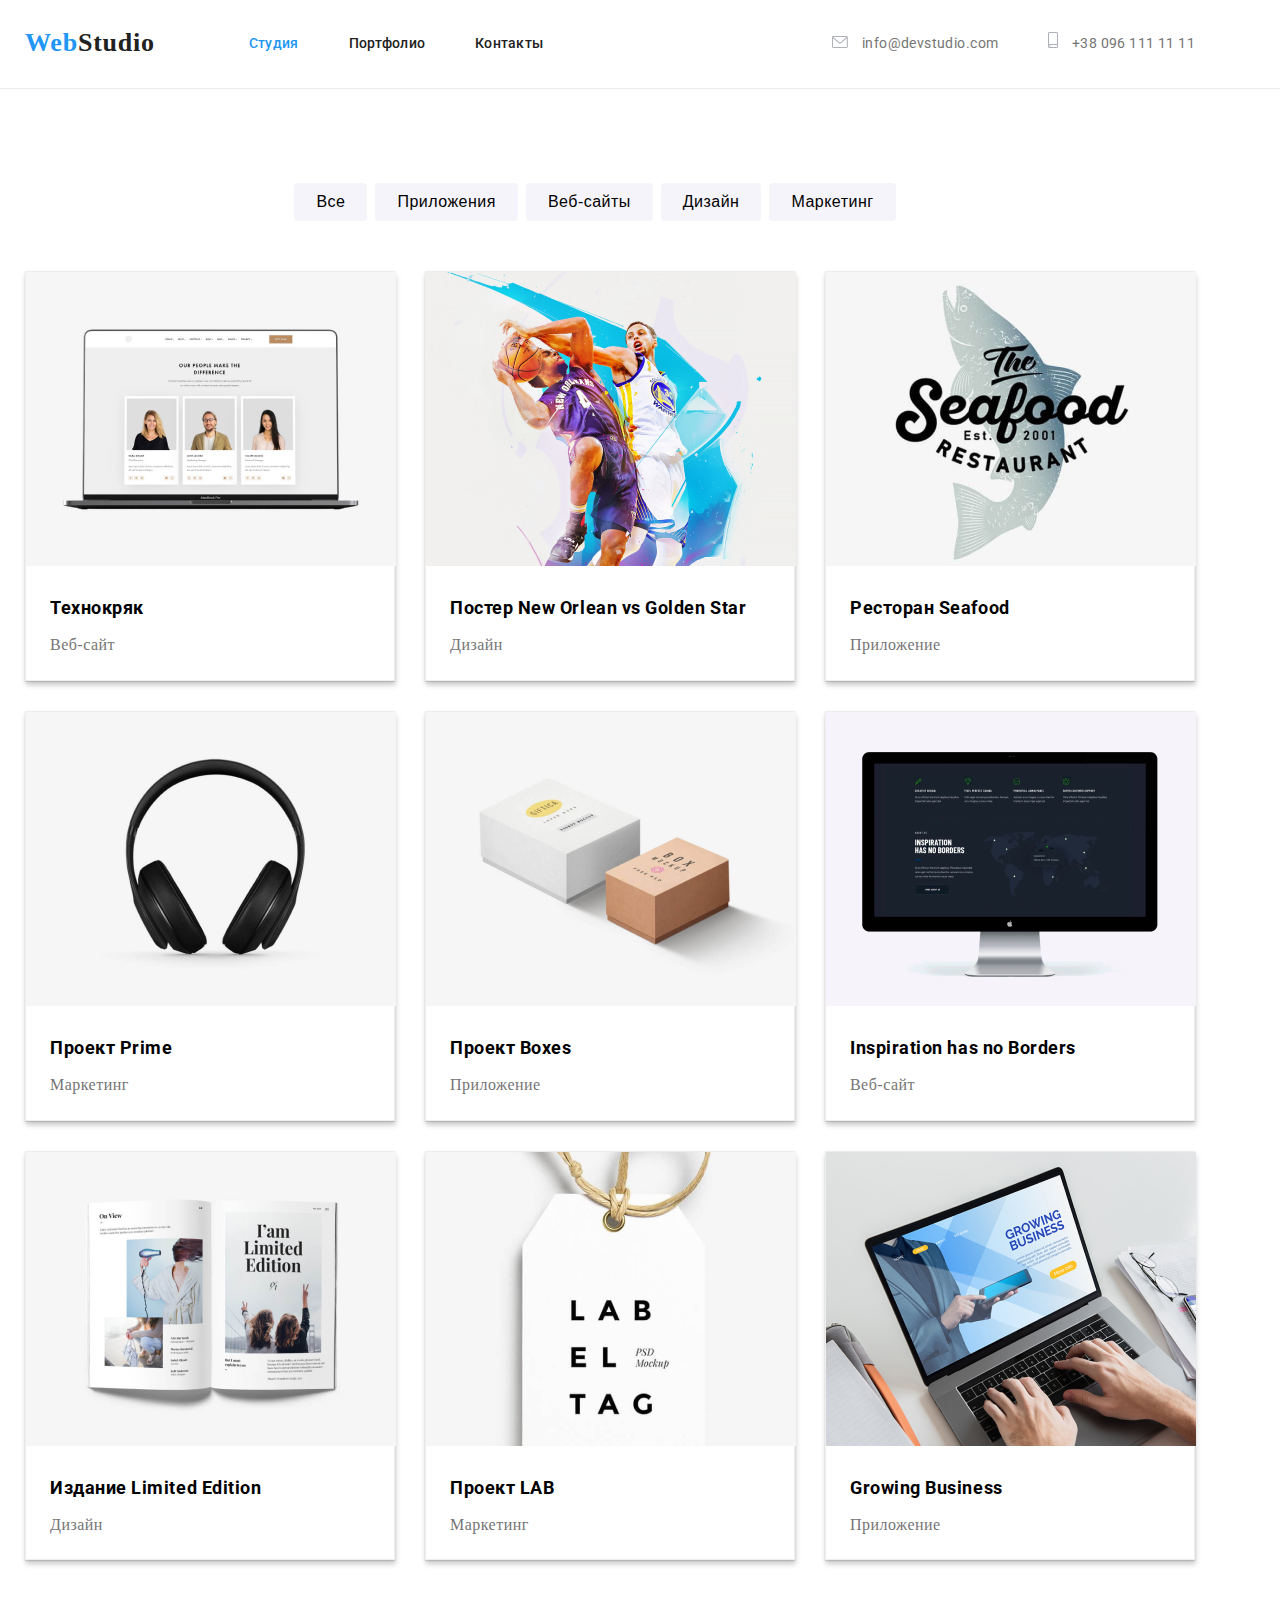
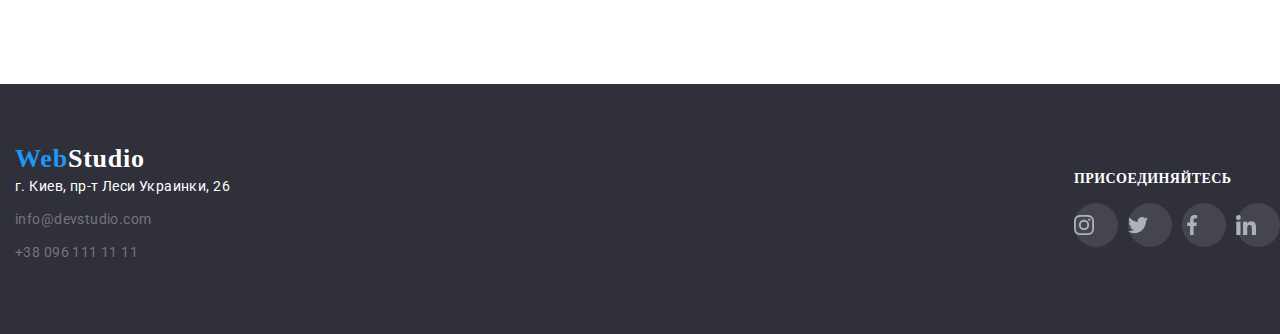
==== portfolio.html @ 76c945d2 "added color for icons in footer" ====
<!DOCTYPE html>
<html lang="ru">
<head>
    <meta charset="UTF-8">
    <meta http-equiv="X-UA-Compatible" content="IE=edge">
    <meta name="viewport" content="width=device-width, initial-scale=1.0">
    <title>Portfolio</title>
    <link rel="preconnect" href="https://fonts.gstatic.com">
    <link href="https://fonts.googleapis.com/css2?family=Raleway:wght@700&display=swap" rel="stylesheet">
    <link rel="preconnect" href="https://fonts.gstatic.com">
    <link href="https://fonts.googleapis.com/css2?family=Roboto:wght@400;500;700;900&display=swap" rel="stylesheet">
    <link rel="stylesheet" href="https://cdnjs.cloudflare.com/ajax/libs/modern-normalize/1.0.0/modern-normalize.min.css" integrity="sha512-ISS7cAi1PEhQ8jnbJpJZMd29NlhNj4AWYyLOSp2CE/CsHxTCu+r+t0D2yoJudVrd0/8fTVPUVDzY5Tvli75u/g==" crossorigin="anonymous" />
    <link rel="stylesheet" href="css/style.css">
</head>

<body>
    <header class="header">
        <div class="conteiner main-nav">          
            <nav class="main-nav">
                <a href="./index.html" class="logo-page">Web<span class="logo-heder">Studio</span></a>
                <ul class="site-nav"> 
                    <li class="site-nav-item"><a href="./index.html" class="header-nav s-link">Студия</a></li>
                    <li class="site-nav-item"><a href="portfolio.html" class="header-nav">Портфолио</a></li>
                    <li class="site-nav-item"><a href="" class="header-nav">Контакты</a></li>
                </ul>
            </nav>
            <ul  class="contact">
              <li class="site-nav-item"><a href="mailto:info@devstudio.com" class="mail-tell"><svg class="icon-mail-tell" width="16" height="12"><use href="./sprite.svg#icon-letter"></use></svg> info@devstudio.com</a></li>
              <li class="site-nav-item"><a href="tell:+380961111111" class="mail-tell"><svg class="icon-mail-tell" width="10" height="16"><use href="./sprite.svg#icon-smartphone"></use></svg> +38 096 111 11 11</a></li>
       </ul>
        </div>
    </header>
    <!-- Портфолио -->
<main>
    <section class="our-works">
        <div class="conteiner">
            <ul class="gallery">
                <li class="button-gallery"><button class="button-gallery-item" type="button">Все</button></li>
                <li class="button-gallery"><button class="button-gallery-item" type="button">Приложения</button></li>
                <li class="button-gallery"><button class="button-gallery-item" type="button">Веб-сайты</button></li>
                <li class="button-gallery"><button class="button-gallery-item" type="button">Дизайн</button></li>
                <li class="button-gallery"><button class="button-gallery-item" type="button">Маркетинг</button></li>
            </ul>
                <h1 class="hidden">Портфолио</h1>
                <ul class="team-item">
                    <li class="team-item-list"><img src="./images-02/img.png" alt="ноутбук" width="370"/>
                        <div class="portfolio-list">
                            <h2 class="portfolio-items">Технокряк</h2>
                            <p class="portfolio-p">Веб-сайт</p></div></li>
                        

                    <li class="team-item-list"><img src="./images-02/img_(1).png" alt="баскетболисты" width="370"/>
                        <div class="portfolio-list">
                            <h2 class="portfolio-items">Постер New Orlean vs Golden Star</h2>
                            <p class="portfolio-p">Дизайн</p></div></li>
                        

                    <li class="team-item-list"><img src="./images-02/img_(2).png" alt="лейбл" width="370"/>
                        <div class="portfolio-list">
                            <h2 class="portfolio-items">Ресторан Seafood</h2>
                            <p class="portfolio-p">Приложение</p></div></li>
                        

                    <li class="team-item-list"><img src="./images-02/img_(3).png" alt="наушники" width="370"/>
                        <div class="portfolio-list">
                            <h2 class="portfolio-items">Проект Prime</h2>
                            <p class="portfolio-p">Маркетинг</p></div></li>
                        

                    <li class="team-item-list"><img src="./images-02/img_(4).png" alt="коробки" width="370"/>
                        <div class="portfolio-list">
                            <h2 class="portfolio-items">Проект Boxes</h2>
                            <p class="portfolio-p">Приложение</p></div></li>
                        

                    <li class="team-item-list"><img src="./images-02/img_(5).png" alt="монитор" width="370"/>
                       <div class="portfolio-list">
                            <h2 class="portfolio-items">Inspiration has no Borders</h2>
                            <p class="portfolio-p">Веб-сайт</p></div></li>
                        

                    <li class="team-item-list"><img src="./images-02/img_(6).png" alt="журнал" width="370"/>
                       <div class="portfolio-list">
                            <h2 class="portfolio-items">Издание Limited Edition</h2>
                            <p class="portfolio-p">Дизайн</p></div></li>
                        

                    <li class="team-item-list"><img src="./images-02/img_(7).png" alt="бирка" width="370"/>
                       <div class="portfolio-list">
                            <h2 class="portfolio-items">Проект LAB</h2>
                            <p class="portfolio-p">Маркетинг</p></div></li>
                        

                    <li class="team-item-list"><img src="./images-02/img_(8).png" alt="ноутбук" width="370"/>
                       <div class="portfolio-list">
                            <h2 class="portfolio-items">Growing Business</h2>
                            <p class="portfolio-p">Приложение</p></div></li>
                        
                </ul>
        </div>
    </section>
</main>
<!-- Подвал -->
    <footer class="footer">
      <div class="conteiner">
       <a href="index.html" class="logo-page">Web<span class="logo">Studio</span></a>
        <address class="footer-bottom">
          <ul>
            <li class="adress-bottom"><a href="https://goo.gl/maps/1J1BHxxjEEeEj4qXA" target="_blank" rel="noreferrer noopener" class="adress">г. Киев, пр-т Леси Украинки, 26</a></li>
            <li class="adress-bottom"><a href="mailto:info@devstudio.com" class="mail-tell">info@devstudio.com</a></li>
            <li class="adress-bottom"><a href="tell:+380961111111" class="mail-tell">+38 096 111 11 11</a></li>
         </ul>
       </address>
      </div>
      <div>
        <p class="footer-social">ПРИСОЕДИНЯЙТЕСЬ</p>
          <ul class="social-icons">
            <li class="social-icons-item"><a href="" aria-label="Ссылка на instagram" class="social-icons-link" target="_blank" rel="noopener noreferrer"><svg class="icon"><use href="./sprite.svg#icon-instagram"></use></svg></a></li>
            <li class="social-icons-item"><a href="" aria-label="Ссылка на twitter" class="social-icons-link" target="_blank" rel="noopener noreferrer"><svg class="icon"><use href="./sprite.svg#icon-twitter"></use></svg></a></li>
            <li class="social-icons-item"><a href="" aria-label="Ссылка на facebook" class="social-icons-link" target="_blank" rel="noopener noreferrer"><svg class="icon"><use href="./sprite.svg#icon-facebook"></use></svg></a></li>
            <li class="social-icons-item"><a href="" aria-label="Ссылка на linkedin" class="social-icons-link" target="_blank" rel="noopener noreferrer"><svg class="icon"><use href="./sprite.svg#icon-linkedin"></use></svg></a></li>
          </ul>
      </div>
    </footer>
</body>
</html>
---- css/style.css ----
html {box-sizing: border-box;}
*,
*::before,
*::after {box-sizing: inherit;}

:root {
    --white-color: white;
    --accent-color: #2196F3;
    --grey-light-color: #757575;
    --bg-color: #2F303A;
    --black-color: #212121;
    --button-color: #F5F4FA;
    --border-color: #AFB1B8;
}

body {
    background-color: var(--white-color);
    margin: 0;    
}
a {
    text-decoration: none;
}
.logo-page {
    font-size: 26px;
    line-height: 1.19;
    letter-spacing: 0.03em;
    color: var(--accent-color);
    margin-right: 94px;
    font-weight: bold;
    display: block;
}

.logo {
        margin-bottom: 20px;
}

.hidden {
    display: none;
}
.footer {
    background-color: var(--bg-color);
    padding-top: 60px;
    padding-bottom: 60px;
    display: flex;
    align-items: center;
    justify-content: center;
}

button:hover {
    background-color: var(--accent-color);
     cursor: pointer;
     color: var(--button-color);
}
.hero {
    background: var(--bg-color);
    height: 600px;
}
.overlay {
    max-width: 1600px;
    height: 600px;
    background-image: 
        linear-gradient(to right, rgba(47, 48, 58, 0.4), rgba(47, 48, 58, 0.4)),
        url(../images-01/bg-i.jpg);
    margin-left: auto;
    margin-right: auto;
}

.logo {
     color: var(--white-color);
}
.logo-heder {
    color: var(--black-color);
}
li {
    list-style-type: none;
    /* Убираем маркеры */
}
.portfolio-items {
    font-family: "Roboto", sans-serif;
    margin: 0 0 4px 0;
    font-size: 18px;
    line-height: 2;
    letter-spacing: 0.03em;
}

.portfolio-p {
    font-weight: normal;
    font-size: 16px;
    line-height: 1.87;
    color: var(--grey-light-color);
    letter-spacing: 0.03em;
   
}
.mail-tell {
    font-weight: 500;
    font-size: 14px;
    line-height: 1.14;
    letter-spacing: 0.02em;
    color: var(--grey-light-color);
    display: block;
}
.mail-tell:hover .icon-mail-tell {
    fill:var(--accent-color);
}
.icon-mail-tell {
    fill: var(--border-color);
    margin-right: 10px;
}

.hero-team {
    font-size: 44px;
    line-height: 1.36;
    text-align: center;
    letter-spacing: 0.06em;
    text-transform: uppercase;
    color: var(--white-color);
    text-align: center;
    max-width: 700px;
    margin-top: 0;
    padding-top: 200px;
    margin-left: auto;
    margin-right: auto;
    margin-bottom: 30px;
    padding-bottom: 40px;
}
.advantage-icon {
    width: 70px;
    height: 70px;
    display: flex;
    align-items: center;
    justify-content: center;
    background-color: var(--button-color);
}

.advantage {
    font-weight: bold;
    font-size: 14px;
    line-height: 1.14;
    letter-spacing: 0.03em;
    text-transform: uppercase;
    color: var(--black-color);
    margin-bottom: 10px;
}

.main-nav .main-li {
    width: calc((100% - 90px) / 4);
}
.advantage-iteam {
    font-family: Roboto;
    font-style: normal;
    font-weight: normal;
    font-size: 14px;
    line-height: 2;
    letter-spacing: 0.03em;
    color: var(--grey-light-color);
}
.work {
    padding-top: 94px;
    padding-bottom: 94px;
}

.occupation {
    font-size: 36px;
    line-height: 1.17;
    letter-spacing: 0.03em;
    color: var(--black-color);
    text-align: center;
    margin-bottom: 50px;
}
.occupation .conteiner {
    padding-top: 94px;
    padding-left: 94px;
}

.team {
    font-weight: 500;
    font-size: 16px;
    line-height: 1.19;
    letter-spacing: 0.03em;
    color: var(--black-color);
    margin-top: 30px;
    margin-bottom: 10px;
    text-align: center;
}

.position {
    font-size: 16px;
    line-height: 1.19;
    letter-spacing: 0.03em;
    color: var(--grey-light-color);
    /* margin-bottom: 30px; */
    text-align: center;
}
.adress {
    font-family: Roboto;
    font-style: normal;
    font-weight: normal;
    font-size: 14px;
    line-height: 1.7;
    letter-spacing: 0.03em;
    color: var(--white-color);
    padding-top: 20px;
    padding-bottom: 9px;
}
.adress-bottom:not(:last-child){
    margin-bottom: 9px;
}

.mail-tell {
    font-family: Roboto;
    font-style: normal;
    font-weight: normal;
    font-size: 14px;
    line-height: 1.7;
    letter-spacing: 0.03em;
    color: var(--grey-light-color);
}
.site-nav-item .mail-tell {
    padding-top: 32px;
    padding-bottom: 32px;
}

.footer-bottom {
    margin-bottom: 9px;
}

.mail-tell:hover,
.mail-tell:focus {
    color: var(--accent-color);
}
.header-nav {
    font-style: normal;
    font-weight: 500;
    font-size: 14px;
    line-height: 1.14;
    letter-spacing: 0.02em;
    color: var(--black-color);
    font-family: Roboto;
    padding-top: 32px;
    padding-bottom: 32px;
    display: block;
}
.header-nav:hover,
.header-nav:focus {
    color: var(--accent-color);
}
.main-button {
    font-family: Roboto;
    font-style: normal;
    font-weight: bold;
    font-size: 16px;
    line-height: 1.86;
    letter-spacing: 0.06em;
    min-width: 200px;
    height: 50px;
    box-shadow: 0px 4px 4px rgba(0, 0, 0, 0.15);
    border-radius: 4px;
    border: none;
    padding: 10px 32px 10px 32px;
    color: var(--button-color);
    background: var(--accent-color);
    box-sizing: border-box;
    display: flex;
    margin-right: auto;
    margin-left: auto;
}
.header {
    border-bottom: 1px solid #ECECEC;
}
.button-gallery {
    font-style: normal;
    font-weight: 500;
    font-size: 16px;
    line-height: 1.63;
    letter-spacing: 0.03em;
    color: var(--black-color);
}

.button-gallery:not(:last-child) {
    margin-right: 8px;
}
.button-gallery-item {
    font-weight: 500;
    font-size: 16px;
    line-height: 1.62;
    letter-spacing: 0.03em;
    border: none;
    border-radius: 4px;
    padding: 6px 22px 6px 22px;
    background-color: var(--button-color);
}
.occupation-part {
    background-color: var(--button-color);
    padding: 94px 0 94px 0;
}

.s-link {
    color: var(--accent-color);
}

.link {
    display: flex;
    align-items: center;
}
.conteiner {
    width: 1200px;
    padding-left: 15px;
    padding-right: 15px;
    margin-left: auto;
    margin-right: 70px;
}
.social-icons .icon{
 width: 20px;
 height: 20px;
fill: var(--border-color);
}
.social-icons-link:hover .icon,
.social-icons-link:focus .icon {
    fill: var(--white-color);
    background-color: var(--accent-color);
    color: var(--border-color);
}

.social-icons {
    margin-top: 16px;
    display: inline-flex;
}
.social-icons-link {
    display: flex;
    justify-self: center;
    align-items: center;
    width: 44px;
    height: 44px;
    border-radius: 50%;
    background: rgba(255, 255, 255, 0.1);
}
.social-icons-item + .social-icons-item {
    margin-left: 10px;
}

.site-nav {
    display: flex;
    }

.site-nav-item {
    font-family: Roboto;
    font-style: normal;
    font-weight: 500;
    display: flex;

}
.site-nav-item::before {
    content: "";
    display: block;
    height: 16px;
    background-size: contain;
    background-repeat: no-repeat;
    background-position: center;
    background-color: var(--white-color);
}

.contact {
    display: flex;
    font-weight: 500;
    font-size: 14px;
    line-height: 1.14;
    letter-spacing: 0.02em;
     margin-left: auto;
}
.main-nav {
    display: flex;
    align-items: center;

}
.gallery {
    display: flex;
    justify-content: center;
    margin-bottom: 50px;
}

.our-works {
    display: flex;
    flex-wrap: wrap;
    padding-top: 94px;
    padding-bottom: 94px;
}

.gallery:not(:last-child) {
    margin-right: 30px;
}

.site-nav-item:not(:last-child) {
    margin-right: 50px;
}

.main-li:not(:last-child) {
    margin-right: 30px;
}

.tech {
    padding-bottom: 94px;
}

.team-item-list {
    width: calc((100% - 60px) / 3);
    margin-right: 30px;
    margin-bottom: 30px;
    border: 1px solid #EEEEEE;
    box-sizing: border-box;
    background: var(--white-color);
    box-shadow: 0px 1px 1px rgba(0, 0, 0, 0.12),
    0px 4px 4px rgba(0, 0, 0, 0.06),
    1px 4px 6px rgba(0, 0, 0, 0.16);

}
.team-item-list:hover,
.team-item-list:focus {
    cursor: pointer;
}

.team-item-list:nth-child(3n) {
    margin-right: 0;
}
.team-item-list:nth-child(-3 + n) {
    margin-bottom: 0;
}

h1,
h2,
h3,
p {margin-top: 0; margin-bottom: 0;}

ul {
    padding: 0;
    margin: 0;
}
.team-item {
display: flex;
flex-wrap: wrap;
}
.team-item-grid:not(:last-child) {
    margin-right: 30px;
}

.team-item .team-item-occupation:not(:last-child) {
    margin-right: 30px;
}

.team-item-grid {    
    box-shadow: 0px 1px 3px rgba(0, 0, 0, 0.12),
    0px 1px 1px rgba(0, 0, 0, 0.14),
    0px 2px 1px rgba(0, 0, 0, 0.2);
    border-radius: 0px 0px 4px 4px;
    background-color: var(--white-color);
    text-align: center;
    padding-bottom: 30px;
}
.team-list {
    margin: 0;
    padding: 6px 22px 6px 22px;
}
.portfolio-list {
    padding: 20px 24px;
}

.customers-list:not(:last-child) {
    margin-right: 30px;
}
.customers-list {
    width: 170px;
    height: 90px;
    border: 1px solid #AFB1B8;
    box-sizing: border-box;
    border-radius: 4px;
}

.customers {
    display: flex;
    flex-wrap: wrap;
    align-items: center;
}
.customers-list:hover .icon,
.customers-list:focus .icon {
    fill: var(--button-color);
}

.gallery {
    display: flex;
    justify-content: center;
}
.icon-client {
  display: flex;
  align-items: center;
  justify-content: center;
}

.icon {
    fill: var(--border-color);
    align-items: center;
    justify-content: center;
}

.customers-list:hover .icon {
    background-color: var(--white-color);
    cursor: pointer;
    fill: var(--accent-color);
}

.footer-social {
    font-weight: bold;
    font-size: 14px;
    line-height: 1.14;
    letter-spacing: 0.03em;
    text-transform: uppercase;
    color: var(--white-color);
}
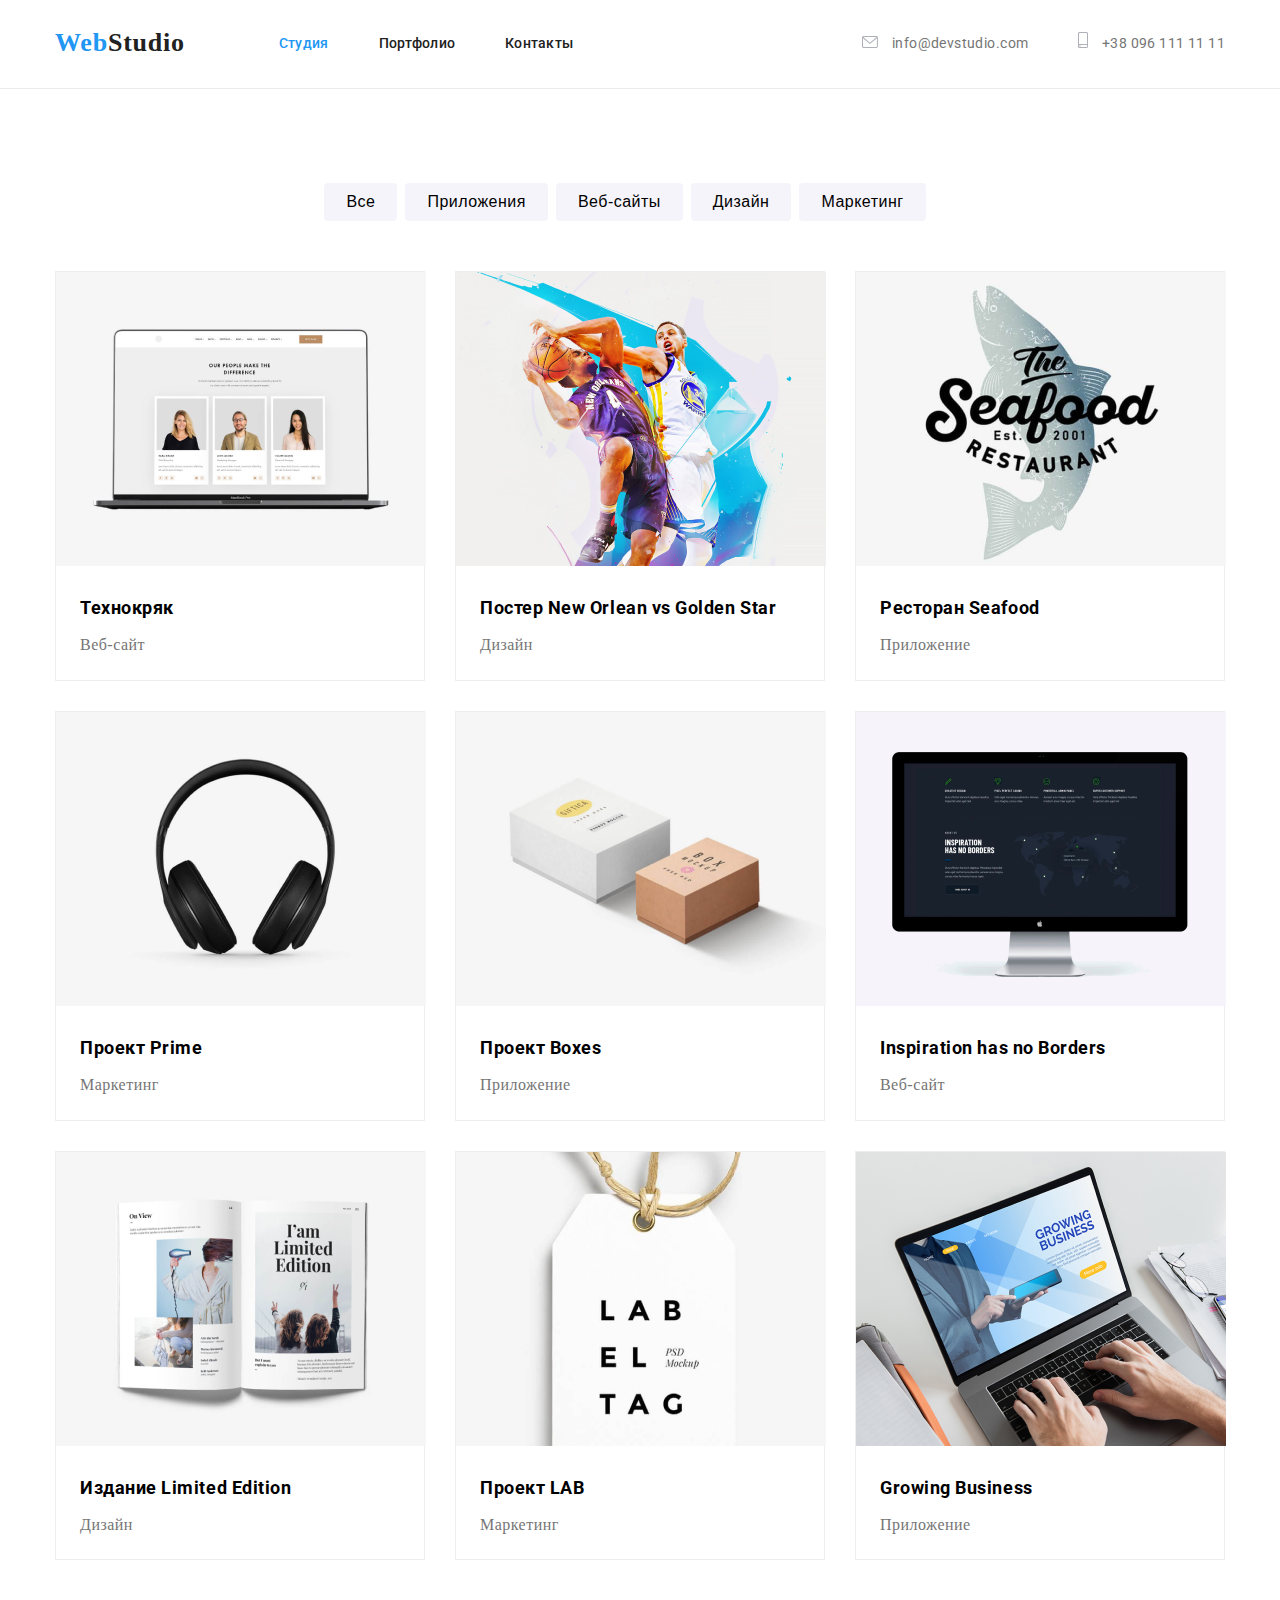
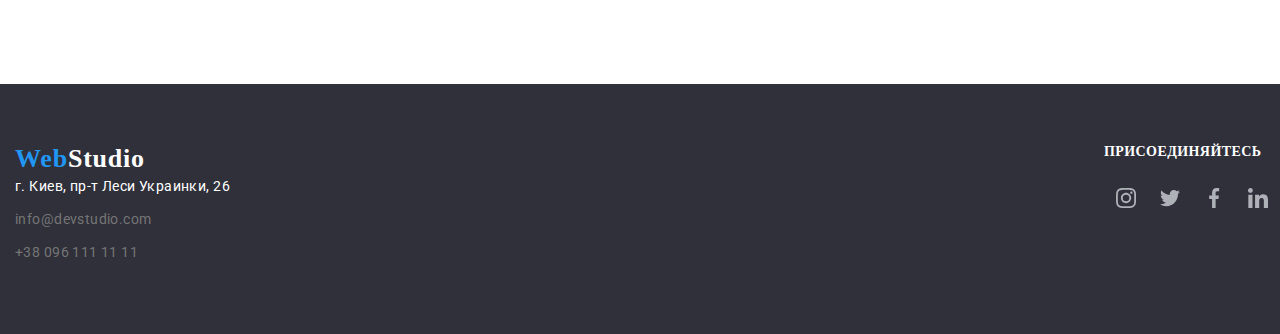
==== commit f83750a1: "added edits" ====
--- a/portfolio.html
+++ b/portfolio.html
@@ -101,26 +101,28 @@
     </section>
 </main>
 <!-- Подвал -->
-    <footer class="footer">
-      <div class="conteiner">
-       <a href="index.html" class="logo-page">Web<span class="logo">Studio</span></a>
-        <address class="footer-bottom">
-          <ul>
-            <li class="adress-bottom"><a href="https://goo.gl/maps/1J1BHxxjEEeEj4qXA" target="_blank" rel="noreferrer noopener" class="adress">г. Киев, пр-т Леси Украинки, 26</a></li>
-            <li class="adress-bottom"><a href="mailto:info@devstudio.com" class="mail-tell">info@devstudio.com</a></li>
-            <li class="adress-bottom"><a href="tell:+380961111111" class="mail-tell">+38 096 111 11 11</a></li>
-         </ul>
-       </address>
-      </div>
-      <div>
-        <p class="footer-social">ПРИСОЕДИНЯЙТЕСЬ</p>
-          <ul class="social-icons">
-            <li class="social-icons-item"><a href="" aria-label="Ссылка на instagram" class="social-icons-link" target="_blank" rel="noopener noreferrer"><svg class="icon"><use href="./sprite.svg#icon-instagram"></use></svg></a></li>
-            <li class="social-icons-item"><a href="" aria-label="Ссылка на twitter" class="social-icons-link" target="_blank" rel="noopener noreferrer"><svg class="icon"><use href="./sprite.svg#icon-twitter"></use></svg></a></li>
-            <li class="social-icons-item"><a href="" aria-label="Ссылка на facebook" class="social-icons-link" target="_blank" rel="noopener noreferrer"><svg class="icon"><use href="./sprite.svg#icon-facebook"></use></svg></a></li>
-            <li class="social-icons-item"><a href="" aria-label="Ссылка на linkedin" class="social-icons-link" target="_blank" rel="noopener noreferrer"><svg class="icon"><use href="./sprite.svg#icon-linkedin"></use></svg></a></li>
-          </ul>
-      </div>
-    </footer>
+        <footer class="footer">
+            <div class="footer-main">
+                <div class="conteiner">
+                <a href="index.html" class="logo-page">Web<span class="logo">Studio</span></a>
+                <address class="footer-bottom">
+                <ul>
+                <li class="adress-bottom"><a href="https://goo.gl/maps/1J1BHxxjEEeEj4qXA" target="_blank" rel="noreferrer noopener" class="adress">г. Киев, пр-т Леси Украинки, 26</a></li>
+                <li class="adress-bottom"><a href="mailto:info@devstudio.com" class="mail-tell">info@devstudio.com</a></li>
+                <li class="adress-bottom"><a href="tell:+380961111111" class="mail-tell">+38 096 111 11 11</a></li>
+                </ul>
+                </address>
+                </div>
+                <div>
+                <p class="footer-social">ПРИСОЕДИНЯЙТЕСЬ</p>
+                <ul class="social-icons">
+                <li class="social-icons-item"><a href="" aria-label="Ссылка на instagram" class="social-icons-link" target="_blank" rel="noopener noreferrer"><svg class="icon"><use href="./sprite.svg#icon-instagram"></use></svg></a></li>
+                <li class="social-icons-item"><a href="" aria-label="Ссылка на twitter" class="social-icons-link" target="_blank" rel="noopener noreferrer"><svg class="icon"><use href="./sprite.svg#icon-twitter"></use></svg></a></li>
+                <li class="social-icons-item"><a href="" aria-label="Ссылка на facebook" class="social-icons-link" target="_blank" rel="noopener noreferrer"><svg class="icon"><use href="./sprite.svg#icon-facebook"></use></svg></a></li>
+                <li class="social-icons-item"><a href="" aria-label="Ссылка на linkedin" class="social-icons-link" target="_blank" rel="noopener noreferrer"><svg class="icon"><use href="./sprite.svg#icon-linkedin"></use></svg></a></li>
+                </ul>
+                </div>
+            </div>
+        </footer>
 </body>
 </html>--- a/css/style.css
+++ b/css/style.css
@@ -41,10 +41,8 @@
     background-color: var(--bg-color);
     padding-top: 60px;
     padding-bottom: 60px;
-    display: flex;
-    align-items: center;
-    justify-content: center;
-}
+}
+
 
 button:hover {
     background-color: var(--accent-color);
@@ -131,6 +129,12 @@
     justify-content: center;
     background-color: var(--button-color);
 }
+.visually-icon {
+    display: flex;
+    align-items: center;
+    justify-content: center;
+    background-color: var(--button-color);
+}
 
 .advantage {
     font-weight: bold;
@@ -188,7 +192,6 @@
     line-height: 1.19;
     letter-spacing: 0.03em;
     color: var(--grey-light-color);
-    /* margin-bottom: 30px; */
     text-align: center;
 }
 .adress {
@@ -306,37 +309,31 @@
     width: 1200px;
     padding-left: 15px;
     padding-right: 15px;
-    margin-left: auto;
-    margin-right: 70px;
+    margin: 0 auto;
 }
 .social-icons .icon{
- width: 20px;
- height: 20px;
+width: 20px;
+height: 20px;
 fill: var(--border-color);
 }
-.social-icons-link:hover .icon,
-.social-icons-link:focus .icon {
-    fill: var(--white-color);
+.social-icons-link {
+    display: inline-flex;
+    align-items: center;
+    justify-content: center;
+    width: 44px;
+    height: 44px;
+}
+
+.social-icons-link:hover,
+.social-icons-link:focus {
     background-color: var(--accent-color);
     color: var(--border-color);
-}
-
+    border-radius: 50%;
+}
 .social-icons {
     margin-top: 16px;
     display: inline-flex;
 }
-.social-icons-link {
-    display: flex;
-    justify-self: center;
-    align-items: center;
-    width: 44px;
-    height: 44px;
-    border-radius: 50%;
-    background: rgba(255, 255, 255, 0.1);
-}
-.social-icons-item + .social-icons-item {
-    margin-left: 10px;
-}
 
 .site-nav {
     display: flex;
@@ -347,7 +344,6 @@
     font-style: normal;
     font-weight: 500;
     display: flex;
-
 }
 .site-nav-item::before {
     content: "";
@@ -408,11 +404,14 @@
     border: 1px solid #EEEEEE;
     box-sizing: border-box;
     background: var(--white-color);
+}
+.team-item-list:hover,
+.team-item-list:focus {
     box-shadow: 0px 1px 1px rgba(0, 0, 0, 0.12),
-    0px 4px 4px rgba(0, 0, 0, 0.06),
-    1px 4px 6px rgba(0, 0, 0, 0.16);
-
-}
+                0px 4px 4px rgba(0, 0, 0, 0.06),
+                1px 4px 6px rgba(0, 0, 0, 0.16);
+}
+
 .team-item-list:hover,
 .team-item-list:focus {
     cursor: pointer;
@@ -492,6 +491,8 @@
   display: flex;
   align-items: center;
   justify-content: center;
+  width: 100%;
+  height: 100%;
 }
 
 .icon {
@@ -513,4 +514,8 @@
     letter-spacing: 0.03em;
     text-transform: uppercase;
     color: var(--white-color);
-}+}
+.footer-main {
+    display: flex;
+    justify-content: start;
+} 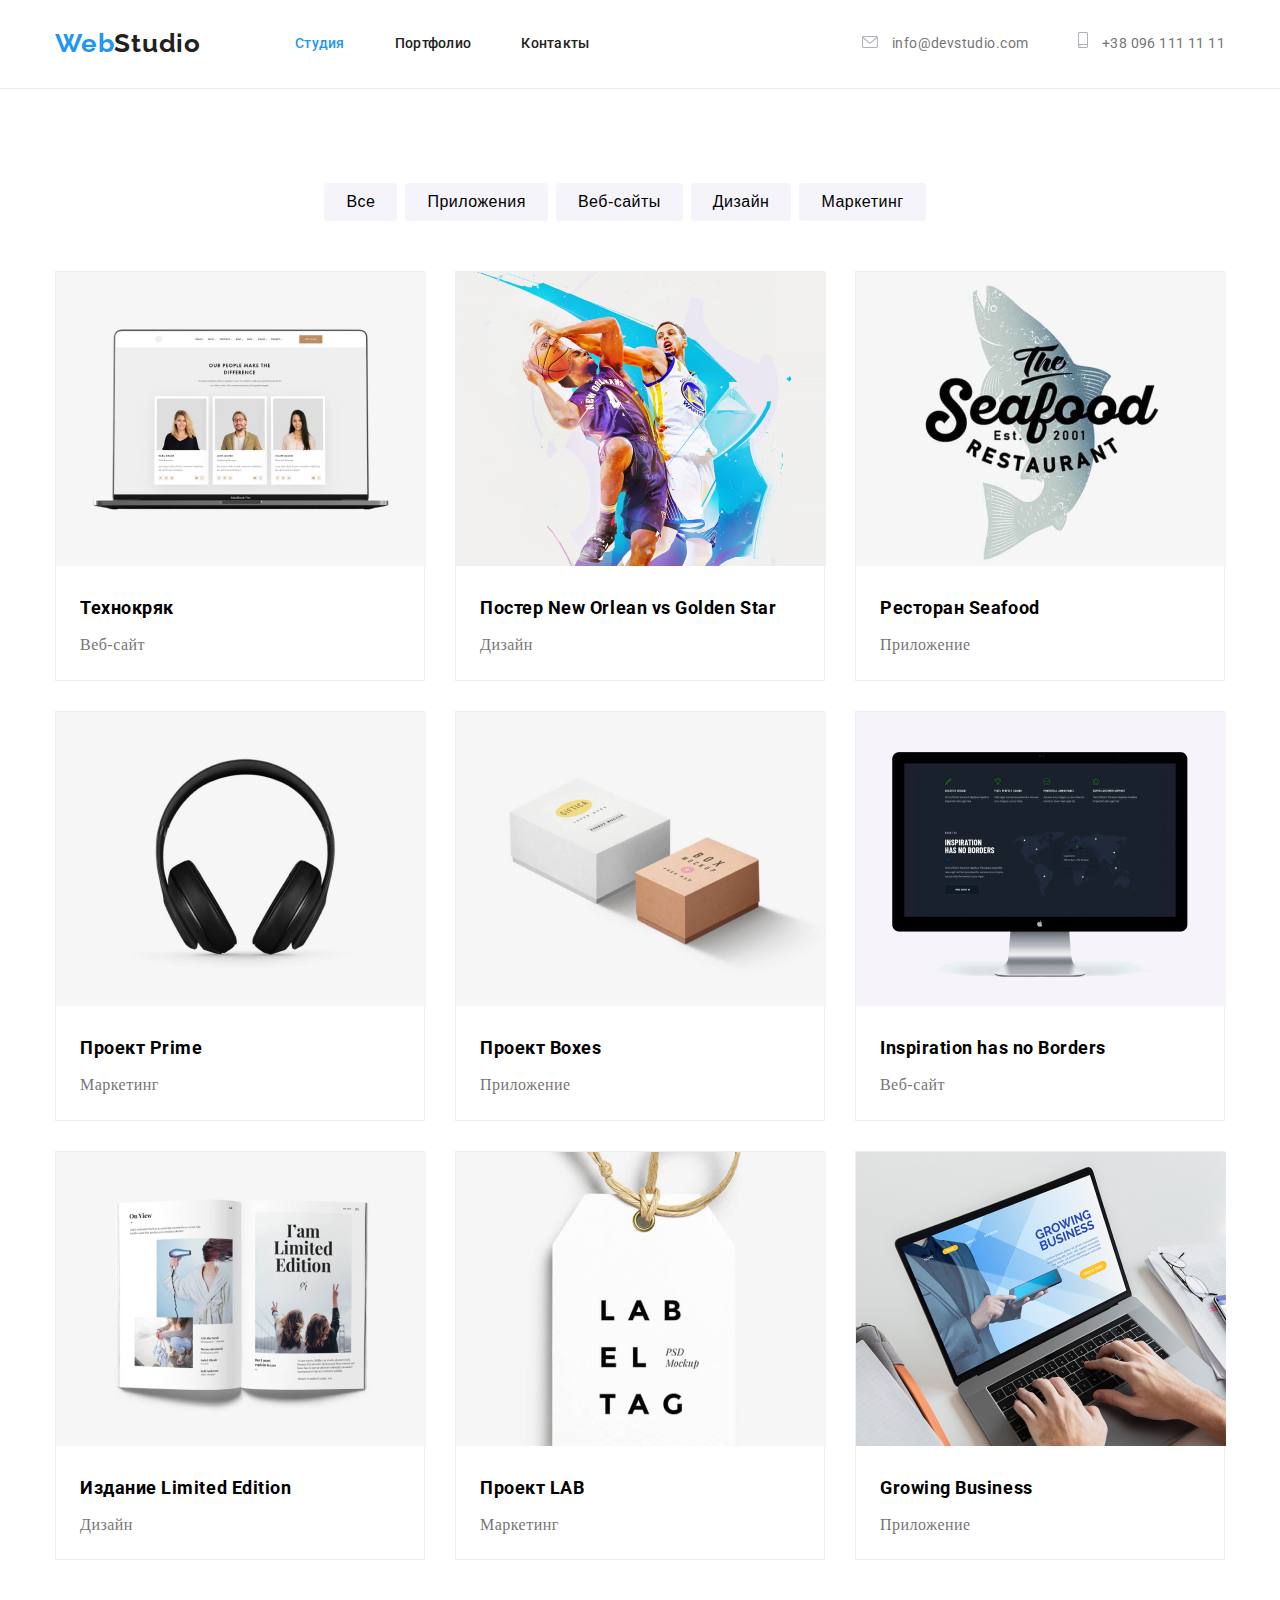
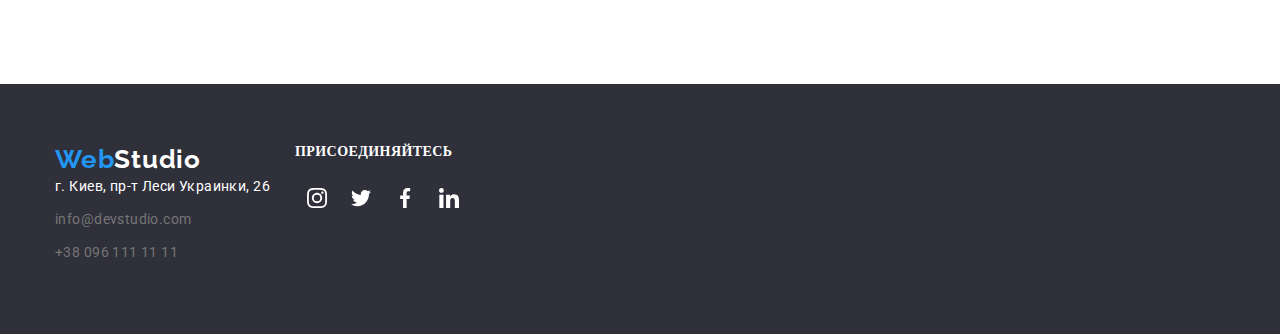
==== commit 2dc67ac9: "fixed footer" ====
--- a/portfolio.html
+++ b/portfolio.html
@@ -101,28 +101,28 @@
     </section>
 </main>
 <!-- Подвал -->
-        <footer class="footer">
-            <div class="footer-main">
-                <div class="conteiner">
-                <a href="index.html" class="logo-page">Web<span class="logo">Studio</span></a>
-                <address class="footer-bottom">
-                <ul>
-                <li class="adress-bottom"><a href="https://goo.gl/maps/1J1BHxxjEEeEj4qXA" target="_blank" rel="noreferrer noopener" class="adress">г. Киев, пр-т Леси Украинки, 26</a></li>
-                <li class="adress-bottom"><a href="mailto:info@devstudio.com" class="mail-tell">info@devstudio.com</a></li>
-                <li class="adress-bottom"><a href="tell:+380961111111" class="mail-tell">+38 096 111 11 11</a></li>
-                </ul>
-                </address>
-                </div>
-                <div>
-                <p class="footer-social">ПРИСОЕДИНЯЙТЕСЬ</p>
-                <ul class="social-icons">
-                <li class="social-icons-item"><a href="" aria-label="Ссылка на instagram" class="social-icons-link" target="_blank" rel="noopener noreferrer"><svg class="icon"><use href="./sprite.svg#icon-instagram"></use></svg></a></li>
-                <li class="social-icons-item"><a href="" aria-label="Ссылка на twitter" class="social-icons-link" target="_blank" rel="noopener noreferrer"><svg class="icon"><use href="./sprite.svg#icon-twitter"></use></svg></a></li>
-                <li class="social-icons-item"><a href="" aria-label="Ссылка на facebook" class="social-icons-link" target="_blank" rel="noopener noreferrer"><svg class="icon"><use href="./sprite.svg#icon-facebook"></use></svg></a></li>
-                <li class="social-icons-item"><a href="" aria-label="Ссылка на linkedin" class="social-icons-link" target="_blank" rel="noopener noreferrer"><svg class="icon"><use href="./sprite.svg#icon-linkedin"></use></svg></a></li>
-                </ul>
-                </div>
-            </div>
-        </footer>
+    <footer class="footer">
+      <div class="conteiner test">
+        <div>
+        <a href="index.html" class="logo-page">Web<span class="logo">Studio</span></a>
+          <address class="footer-bottom">
+            <ul>
+              <li class="adress-bottom"><a href="https://goo.gl/maps/1J1BHxxjEEeEj4qXA" target="_blank" rel="noreferrer noopener" class="adress">г. Киев, пр-т Леси Украинки, 26</a></li>
+              <li class="adress-bottom"><a href="mailto:info@devstudio.com" class="mail-tell">info@devstudio.com</a></li>
+              <li class="adress-bottom"><a href="tell:+380961111111" class="mail-tell">+38 096 111 11 11</a></li>
+          </ul>
+          </address>
+        </div>
+        <div>
+          <p class="footer-social">ПРИСОЕДИНЯЙТЕСЬ</p>
+            <ul class="social-icons">
+              <li class="social-icons-item"><a href="" aria-label="Ссылка на instagram" class="social-icons-link text" target="_blank" rel="noopener noreferrer"><svg class="icon"><use href="./sprite.svg#icon-instagram"></use></svg></a></li>
+              <li class="social-icons-item"><a href="" aria-label="Ссылка на twitter" class="social-icons-link text" target="_blank" rel="noopener noreferrer"><svg class="icon"><use href="./sprite.svg#icon-twitter"></use></svg></a></li>
+              <li class="social-icons-item"><a href="" aria-label="Ссылка на facebook" class="social-icons-link text" target="_blank" rel="noopener noreferrer"><svg class="icon"><use href="./sprite.svg#icon-facebook"></use></svg></a></li>
+              <li class="social-icons-item"><a href="" aria-label="Ссылка на linkedin" class="social-icons-link text" target="_blank" rel="noopener noreferrer"><svg class="icon"><use href="./sprite.svg#icon-linkedin"></use></svg></a></li> 
+            </ul>
+        </div>
+      </div>
+    </footer>
 </body>
 </html>--- a/css/style.css
+++ b/css/style.css
@@ -21,6 +21,9 @@
     text-decoration: none;
 }
 .logo-page {
+    font-family: Raleway;
+    font-style: normal;
+    font-weight: bold;
     font-size: 26px;
     line-height: 1.19;
     letter-spacing: 0.03em;
@@ -31,7 +34,7 @@
 }
 
 .logo {
-        margin-bottom: 20px;
+    margin-bottom: 20px;
 }
 
 .hidden {
@@ -42,7 +45,9 @@
     padding-top: 60px;
     padding-bottom: 60px;
 }
-
+.test {
+    display: flex;
+}
 
 button:hover {
     background-color: var(--accent-color);
@@ -97,7 +102,8 @@
     color: var(--grey-light-color);
     display: block;
 }
-.mail-tell:hover .icon-mail-tell {
+.mail-tell:hover .icon-mail-tell,
+.mail-tell:focus .icon-mail-tell {
     fill:var(--accent-color);
 }
 .icon-mail-tell {
@@ -134,6 +140,9 @@
     align-items: center;
     justify-content: center;
     background-color: var(--button-color);
+    padding-top: 25px;
+    padding-bottom: 25px;
+    margin-bottom: 30px;
 }
 
 .advantage {
@@ -316,6 +325,16 @@
 height: 20px;
 fill: var(--border-color);
 }
+
+.social-icons-link:hover .icon,
+.social-icons-link:focus .icon {
+    fill: var(--white-color);
+}
+
+.text .icon {
+    fill: var(--white-color);
+}
+
 .social-icons-link {
     display: inline-flex;
     align-items: center;
@@ -327,9 +346,10 @@
 .social-icons-link:hover,
 .social-icons-link:focus {
     background-color: var(--accent-color);
-    color: var(--border-color);
+    fill: var(--white-color);
     border-radius: 50%;
 }
+
 .social-icons {
     margin-top: 16px;
     display: inline-flex;
@@ -337,7 +357,7 @@
 
 .site-nav {
     display: flex;
-    }
+}
 
 .site-nav-item {
     font-family: Roboto;
@@ -361,7 +381,7 @@
     font-size: 14px;
     line-height: 1.14;
     letter-spacing: 0.02em;
-     margin-left: auto;
+    margin-left: auto;
 }
 .main-nav {
     display: flex;
@@ -405,7 +425,7 @@
     box-sizing: border-box;
     background: var(--white-color);
 }
-.team-item-list:hover,
+.team-it-list:hover,
 .team-item-list:focus {
     box-shadow: 0px 1px 1px rgba(0, 0, 0, 0.12),
                 0px 4px 4px rgba(0, 0, 0, 0.06),
@@ -472,6 +492,10 @@
     box-sizing: border-box;
     border-radius: 4px;
 }
+.customers-list:hover,
+.customers-list:focus {
+    border-color: var(--accent-color);
+}
 
 .customers {
     display: flex;
@@ -501,10 +525,11 @@
     justify-content: center;
 }
 
-.customers-list:hover .icon {
-    background-color: var(--white-color);
-    cursor: pointer;
-    fill: var(--accent-color);
+.icon-client:hover .icon,
+.icon-client:focus .icon {
+        background-color: var(--white-color);
+        cursor: pointer;
+        fill: var(--accent-color);
 }
 
 .footer-social {
@@ -515,7 +540,3 @@
     text-transform: uppercase;
     color: var(--white-color);
 }
-.footer-main {
-    display: flex;
-    justify-content: start;
-} 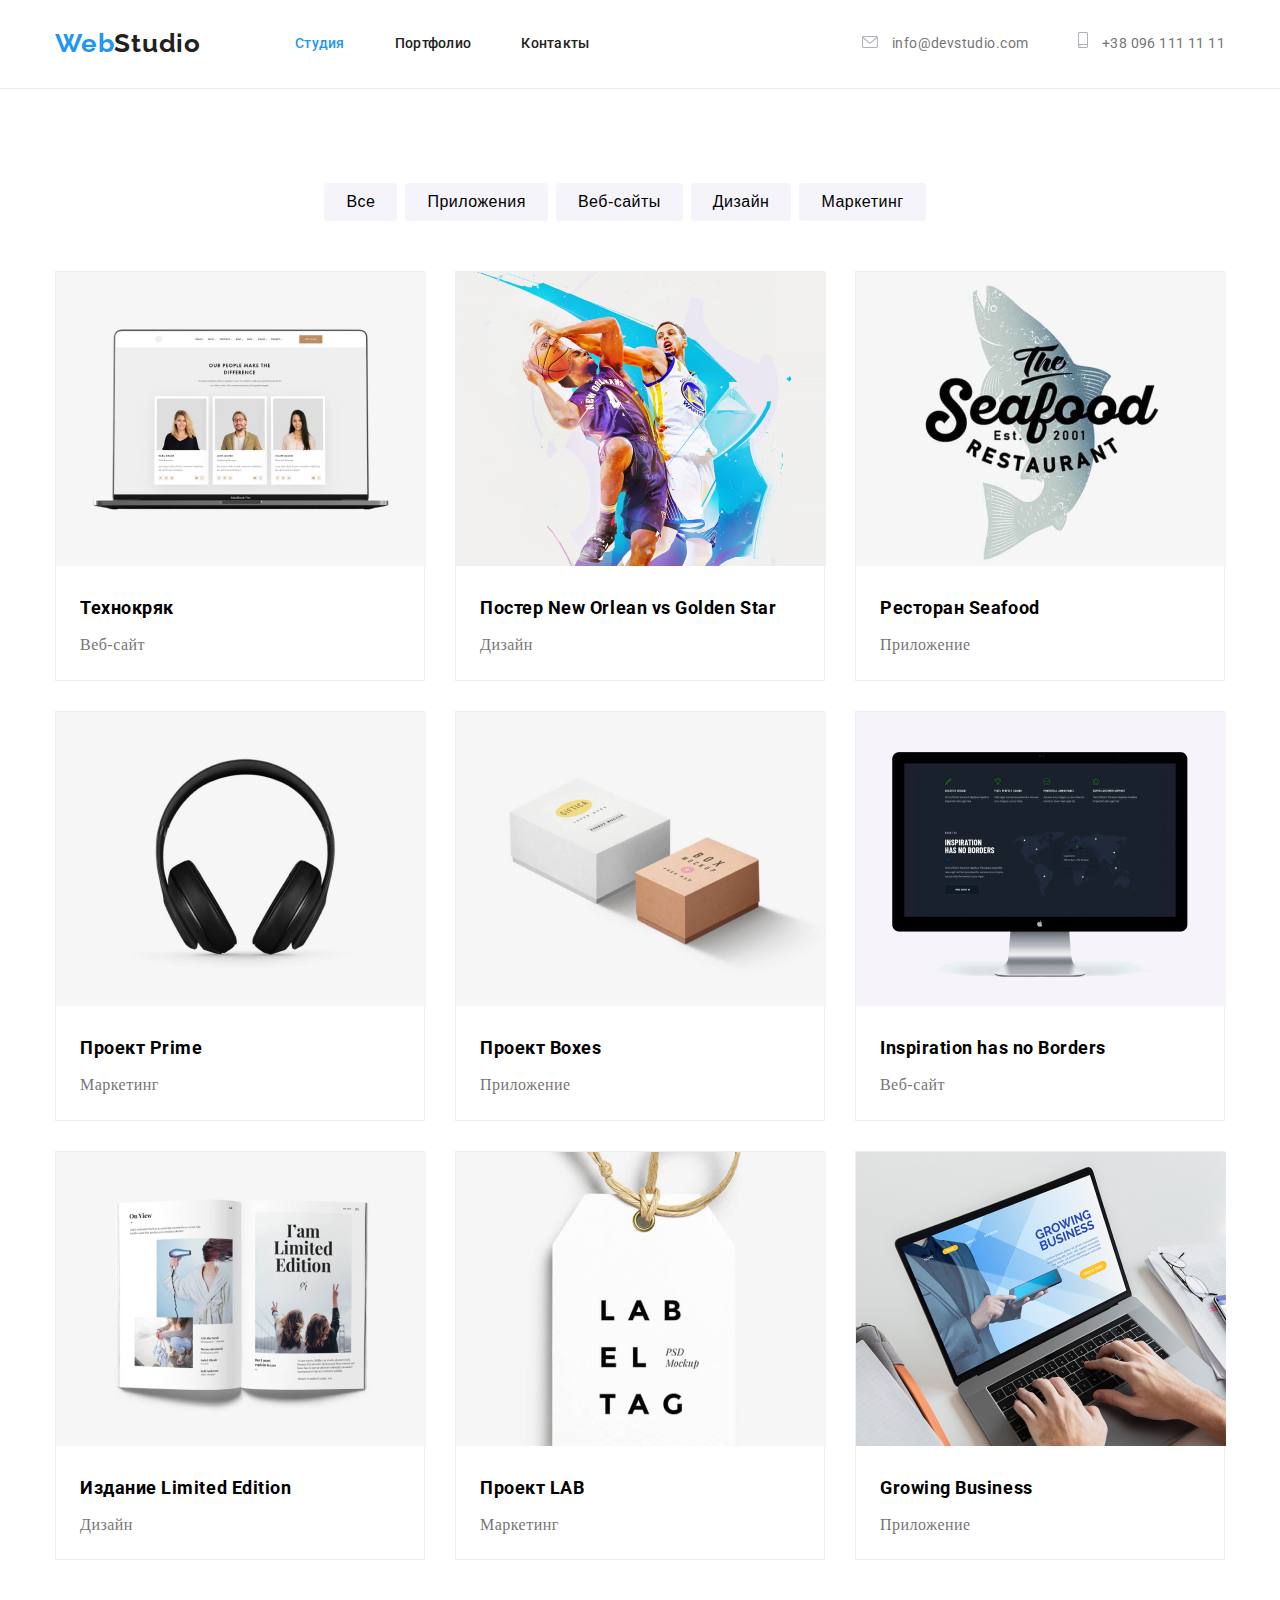
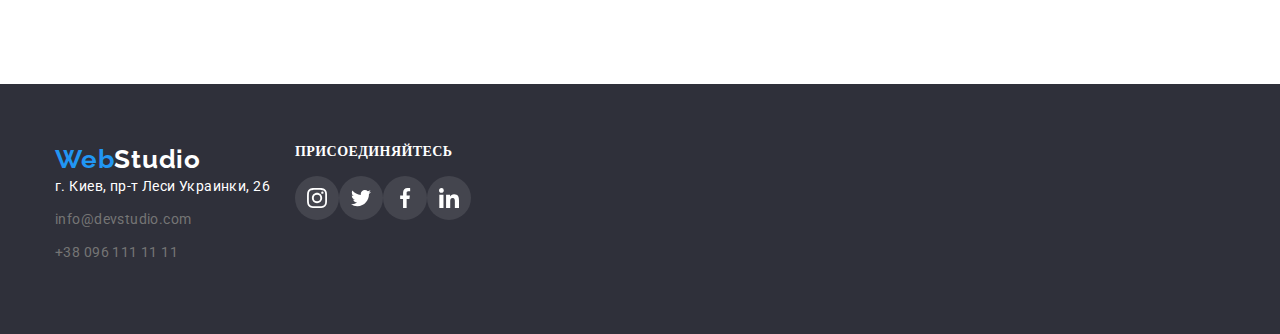
==== commit e6b72b31: "added  edits" ====
--- a/portfolio.html
+++ b/portfolio.html
@@ -123,6 +123,6 @@
             </ul>
         </div>
       </div>
-    </footer>
+    </footer
 </body>
 </html>--- a/css/style.css
+++ b/css/style.css
@@ -48,6 +48,7 @@
 .test {
     display: flex;
 }
+
 
 button:hover {
     background-color: var(--accent-color);
@@ -334,6 +335,10 @@
 .text .icon {
     fill: var(--white-color);
 }
+.text {
+    background: rgba(255, 255, 255, 0.1);
+    border-radius: 50%;
+}
 
 .social-icons-link {
     display: inline-flex;
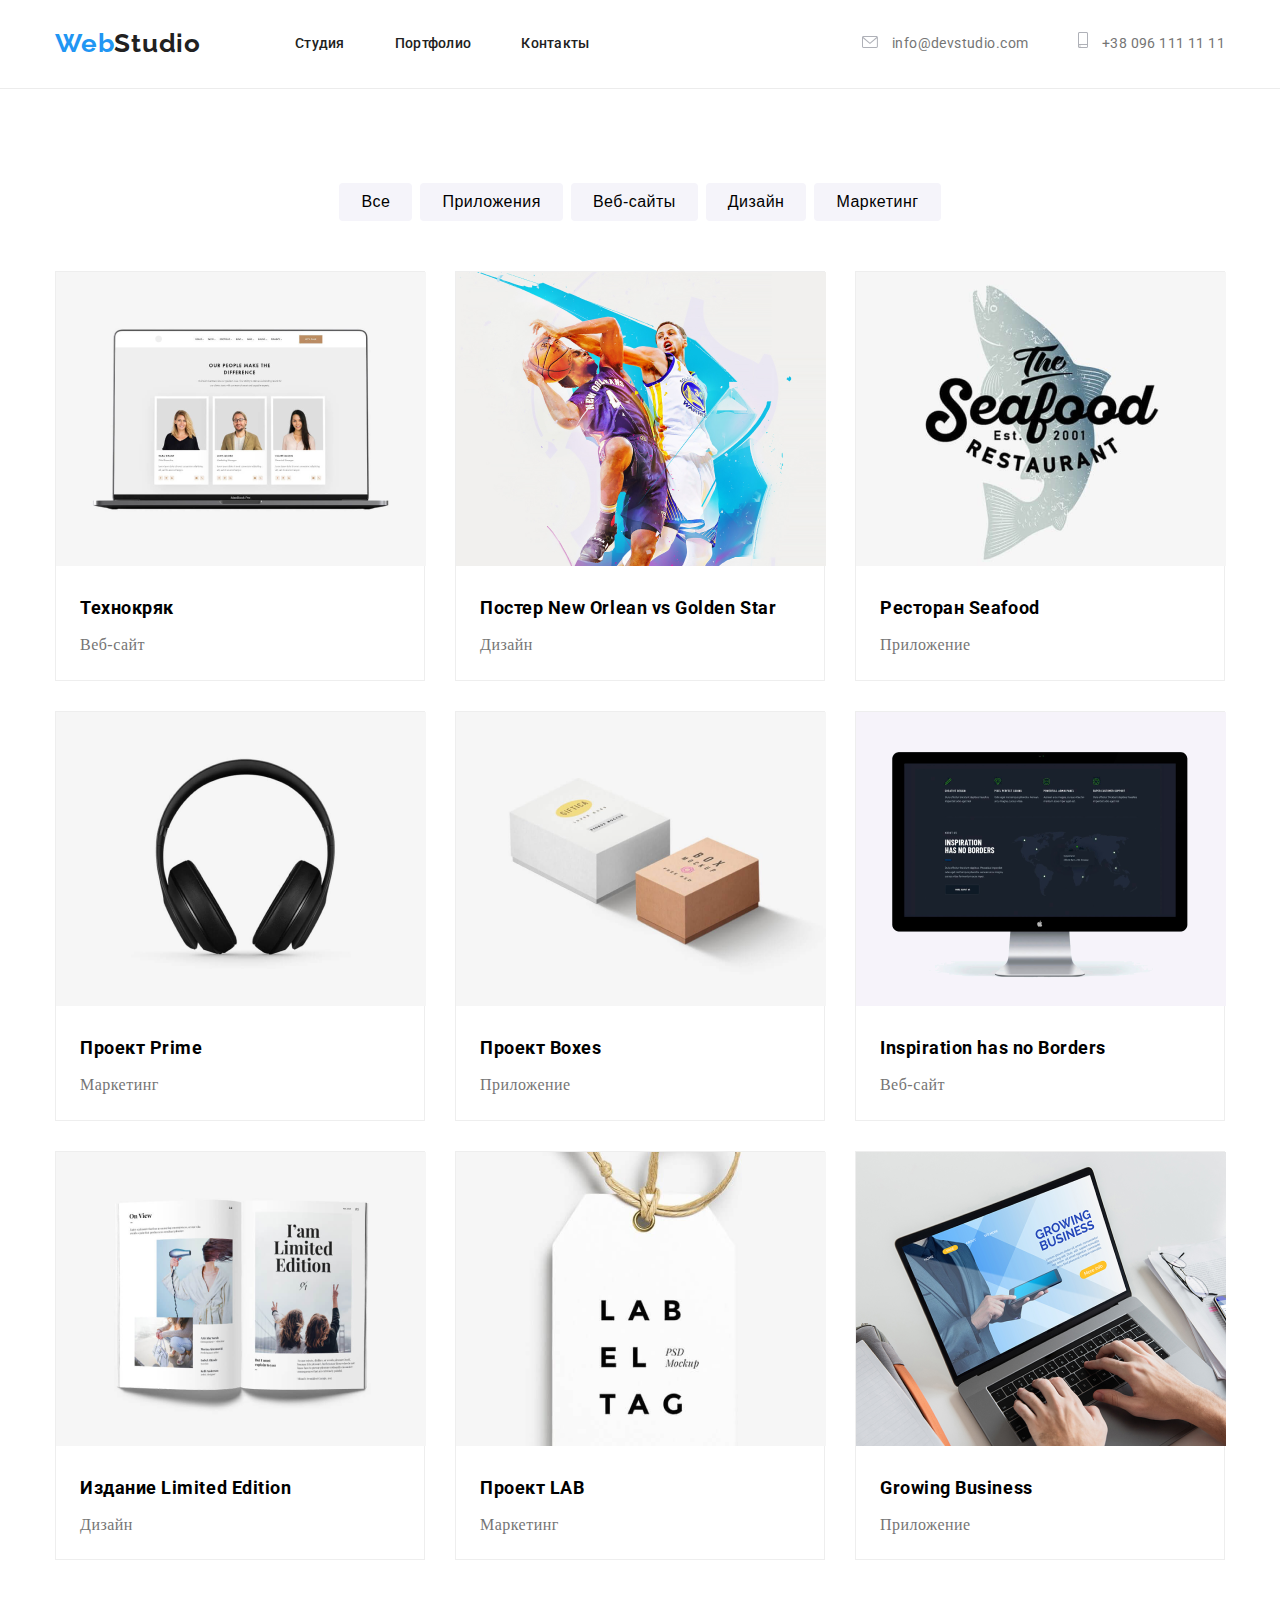
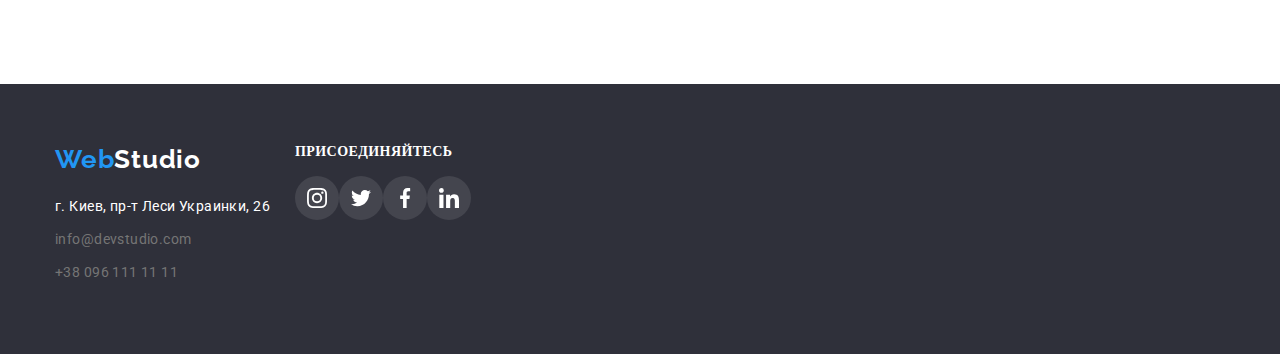
==== commit 05a74117: "added edits" ====
--- a/portfolio.html
+++ b/portfolio.html
@@ -19,7 +19,7 @@
             <nav class="main-nav">
                 <a href="./index.html" class="logo-page">Web<span class="logo-heder">Studio</span></a>
                 <ul class="site-nav"> 
-                    <li class="site-nav-item"><a href="./index.html" class="header-nav s-link">Студия</a></li>
+                    <li class="site-nav-item"><a href="./index.html" class="header-nav">Студия</a></li>
                     <li class="site-nav-item"><a href="portfolio.html" class="header-nav">Портфолио</a></li>
                     <li class="site-nav-item"><a href="" class="header-nav">Контакты</a></li>
                 </ul>
--- a/css/style.css
+++ b/css/style.css
@@ -307,10 +307,6 @@
     padding: 94px 0 94px 0;
 }
 
-.s-link {
-    color: var(--accent-color);
-}
-
 .link {
     display: flex;
     align-items: center;
@@ -406,12 +402,11 @@
     padding-bottom: 94px;
 }
 
-.gallery:not(:last-child) {
-    margin-right: 30px;
-}
-
 .site-nav-item:not(:last-child) {
     margin-right: 50px;
+}
+.footer .logo-page {
+    margin-bottom: 20px;
 }
 
 .main-li:not(:last-child) {
@@ -430,7 +425,7 @@
     box-sizing: border-box;
     background: var(--white-color);
 }
-.team-it-list:hover,
+.team-item-list:hover,
 .team-item-list:focus {
     box-shadow: 0px 1px 1px rgba(0, 0, 0, 0.12),
                 0px 4px 4px rgba(0, 0, 0, 0.06),
@@ -471,9 +466,10 @@
 }
 
 .team-item-grid {    
-    box-shadow: 0px 1px 3px rgba(0, 0, 0, 0.12),
-    0px 1px 1px rgba(0, 0, 0, 0.14),
-    0px 2px 1px rgba(0, 0, 0, 0.2);
+    box-shadow:  
+                0px 1px 3px rgba(0, 0, 0, 0.12),
+                0px 1px 1px rgba(0, 0, 0, 0.14),
+                0px 2px 1px rgba(0, 0, 0, 0.2);
     border-radius: 0px 0px 4px 4px;
     background-color: var(--white-color);
     text-align: center;
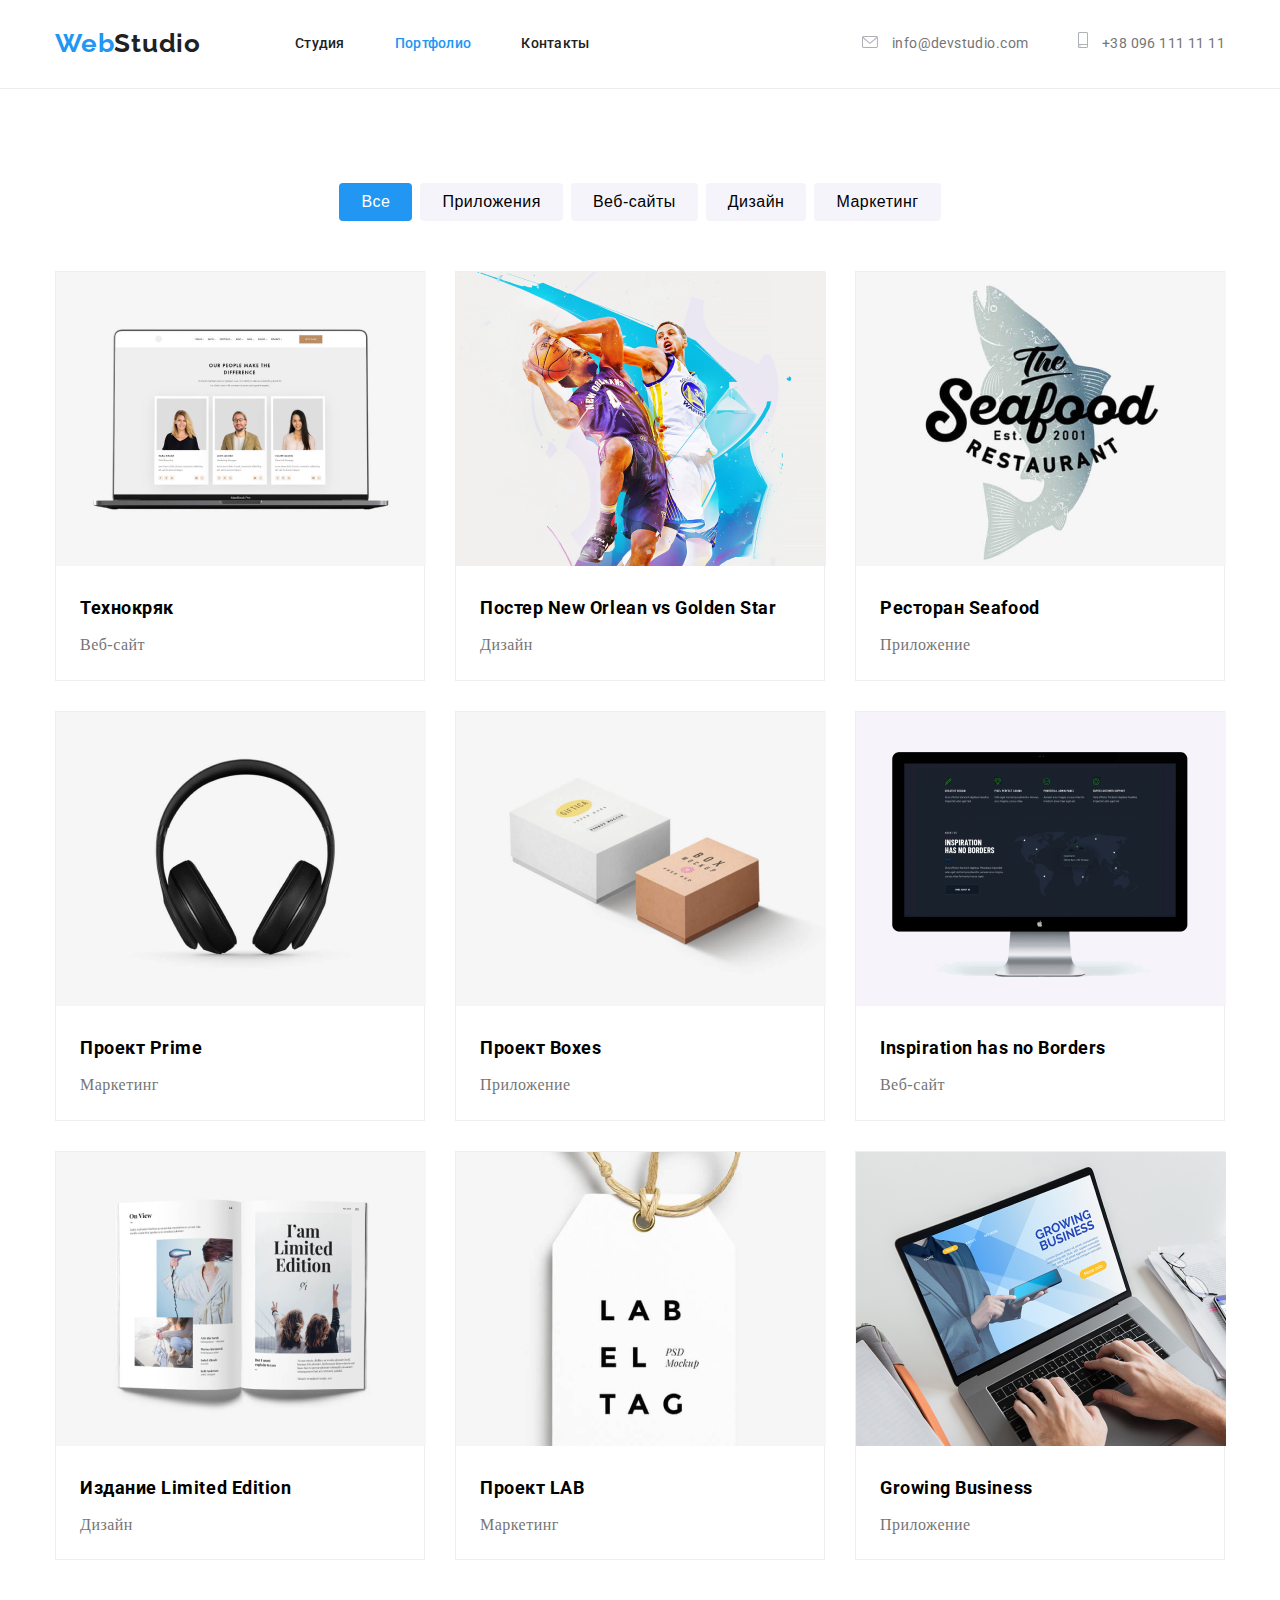
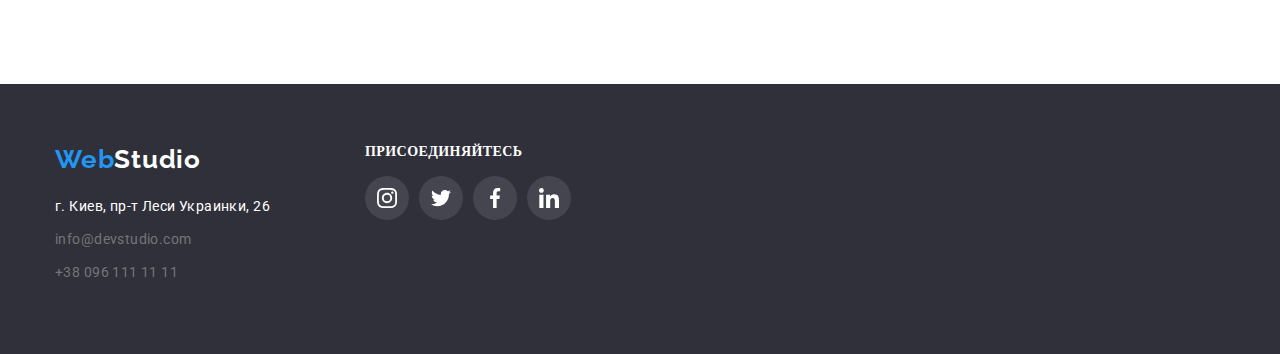
==== commit 44ca64c4: "added edits" ====
--- a/portfolio.html
+++ b/portfolio.html
@@ -20,7 +20,7 @@
                 <a href="./index.html" class="logo-page">Web<span class="logo-heder">Studio</span></a>
                 <ul class="site-nav"> 
                     <li class="site-nav-item"><a href="./index.html" class="header-nav">Студия</a></li>
-                    <li class="site-nav-item"><a href="portfolio.html" class="header-nav">Портфолио</a></li>
+                    <li class="site-nav-item"><a href="portfolio.html" class="header-nav link-s">Портфолио</a></li>
                     <li class="site-nav-item"><a href="" class="header-nav">Контакты</a></li>
                 </ul>
             </nav>
@@ -35,7 +35,7 @@
     <section class="our-works">
         <div class="conteiner">
             <ul class="gallery">
-                <li class="button-gallery"><button class="button-gallery-item" type="button">Все</button></li>
+                <li class="button-gallery"><button class="button-gallery-item button-all" type="button">Все</button></li>
                 <li class="button-gallery"><button class="button-gallery-item" type="button">Приложения</button></li>
                 <li class="button-gallery"><button class="button-gallery-item" type="button">Веб-сайты</button></li>
                 <li class="button-gallery"><button class="button-gallery-item" type="button">Дизайн</button></li>
@@ -43,55 +43,55 @@
             </ul>
                 <h1 class="hidden">Портфолио</h1>
                 <ul class="team-item">
-                    <li class="team-item-list"><img src="./images-02/img.png" alt="ноутбук" width="370"/>
+                    <li class="team-item-list"> <a href=""></a><img src="./images-02/img.png" alt="ноутбук" width="370"/>
                         <div class="portfolio-list">
                             <h2 class="portfolio-items">Технокряк</h2>
                             <p class="portfolio-p">Веб-сайт</p></div></li>
                         
 
-                    <li class="team-item-list"><img src="./images-02/img_(1).png" alt="баскетболисты" width="370"/>
+                    <li class="team-item-list"><a href=""></a><img src="./images-02/img_(1).png" alt="баскетболисты" width="370"/>
                         <div class="portfolio-list">
                             <h2 class="portfolio-items">Постер New Orlean vs Golden Star</h2>
                             <p class="portfolio-p">Дизайн</p></div></li>
                         
 
-                    <li class="team-item-list"><img src="./images-02/img_(2).png" alt="лейбл" width="370"/>
+                    <li class="team-item-list"><a href=""></a><img src="./images-02/img_(2).png" alt="лейбл" width="370"/>
                         <div class="portfolio-list">
                             <h2 class="portfolio-items">Ресторан Seafood</h2>
                             <p class="portfolio-p">Приложение</p></div></li>
                         
 
-                    <li class="team-item-list"><img src="./images-02/img_(3).png" alt="наушники" width="370"/>
+                    <li class="team-item-list"><a href=""></a><img src="./images-02/img_(3).png" alt="наушники" width="370"/>
                         <div class="portfolio-list">
                             <h2 class="portfolio-items">Проект Prime</h2>
                             <p class="portfolio-p">Маркетинг</p></div></li>
                         
 
-                    <li class="team-item-list"><img src="./images-02/img_(4).png" alt="коробки" width="370"/>
+                    <li class="team-item-list"><a href=""></a><img src="./images-02/img_(4).png" alt="коробки" width="370"/>
                         <div class="portfolio-list">
                             <h2 class="portfolio-items">Проект Boxes</h2>
                             <p class="portfolio-p">Приложение</p></div></li>
                         
 
-                    <li class="team-item-list"><img src="./images-02/img_(5).png" alt="монитор" width="370"/>
+                    <li class="team-item-list"><a href=""></a><img src="./images-02/img_(5).png" alt="монитор" width="370"/>
                        <div class="portfolio-list">
                             <h2 class="portfolio-items">Inspiration has no Borders</h2>
                             <p class="portfolio-p">Веб-сайт</p></div></li>
                         
 
-                    <li class="team-item-list"><img src="./images-02/img_(6).png" alt="журнал" width="370"/>
+                    <li class="team-item-list"><a href=""></a><img src="./images-02/img_(6).png" alt="журнал" width="370"/>
                        <div class="portfolio-list">
                             <h2 class="portfolio-items">Издание Limited Edition</h2>
                             <p class="portfolio-p">Дизайн</p></div></li>
                         
 
-                    <li class="team-item-list"><img src="./images-02/img_(7).png" alt="бирка" width="370"/>
+                    <li class="team-item-list"><a href=""></a><img src="./images-02/img_(7).png" alt="бирка" width="370"/>
                        <div class="portfolio-list">
                             <h2 class="portfolio-items">Проект LAB</h2>
                             <p class="portfolio-p">Маркетинг</p></div></li>
                         
 
-                    <li class="team-item-list"><img src="./images-02/img_(8).png" alt="ноутбук" width="370"/>
+                    <li class="team-item-list"><a href=""></a><img src="./images-02/img_(8).png" alt="ноутбук" width="370"/>
                        <div class="portfolio-list">
                             <h2 class="portfolio-items">Growing Business</h2>
                             <p class="portfolio-p">Приложение</p></div></li>
@@ -103,7 +103,7 @@
 <!-- Подвал -->
     <footer class="footer">
       <div class="conteiner test">
-        <div>
+        <div class="address-part">
         <a href="index.html" class="logo-page">Web<span class="logo">Studio</span></a>
           <address class="footer-bottom">
             <ul>
@@ -123,6 +123,6 @@
             </ul>
         </div>
       </div>
-    </footer
+    </footer>
 </body>
 </html>--- a/css/style.css
+++ b/css/style.css
@@ -65,8 +65,8 @@
     background-image: 
         linear-gradient(to right, rgba(47, 48, 58, 0.4), rgba(47, 48, 58, 0.4)),
         url(../images-01/bg-i.jpg);
-    margin-left: auto;
-    margin-right: auto;
+    padding-top: 200px;
+    padding-bottom: 200px;
 }
 
 .logo {
@@ -122,11 +122,10 @@
     text-align: center;
     max-width: 700px;
     margin-top: 0;
-    padding-top: 200px;
     margin-left: auto;
     margin-right: auto;
     margin-bottom: 30px;
-    padding-bottom: 40px;
+    
 }
 .advantage-icon {
     width: 70px;
@@ -141,9 +140,8 @@
     align-items: center;
     justify-content: center;
     background-color: var(--button-color);
-    padding-top: 25px;
-    padding-bottom: 25px;
     margin-bottom: 30px;
+    height: 120px;
 }
 
 .advantage {
@@ -288,6 +286,14 @@
     letter-spacing: 0.03em;
     color: var(--black-color);
 }
+.button-gallery:hover,
+.button-gallery:focus {
+    background: var(--accent-color);
+    box-shadow: 0px 3px 1px rgba(0, 0, 0, 0.1),
+    0px 1px 2px rgba(0, 0, 0, 0.08),
+    0px 2px 2px rgba(0, 0, 0, 0.12);
+    border-radius: 4px;
+}
 
 .button-gallery:not(:last-child) {
     margin-right: 8px;
@@ -302,6 +308,11 @@
     padding: 6px 22px 6px 22px;
     background-color: var(--button-color);
 }
+.button-all {
+    background-color: var(--accent-color);
+    color: var(--white-color);
+
+}
 .occupation-part {
     background-color: var(--button-color);
     padding: 94px 0 94px 0;
@@ -310,6 +321,9 @@
 .link {
     display: flex;
     align-items: center;
+}
+.link-s {
+    color: var(--accent-color);
 }
 .conteiner {
     width: 1200px;
@@ -321,6 +335,9 @@
 width: 20px;
 height: 20px;
 fill: var(--border-color);
+}
+.social-icons-item:not(:last-child){
+    margin-right: 10px;
 }
 
 .social-icons-link:hover .icon,
@@ -408,6 +425,10 @@
 .footer .logo-page {
     margin-bottom: 20px;
 }
+.main-nav .logo-page {
+    padding-top: 24px;
+    padding-bottom: 25px;
+}
 
 .main-li:not(:last-child) {
     margin-right: 30px;
@@ -425,6 +446,7 @@
     box-sizing: border-box;
     background: var(--white-color);
 }
+
 .team-item-list:hover,
 .team-item-list:focus {
     box-shadow: 0px 1px 1px rgba(0, 0, 0, 0.12),
@@ -541,3 +563,6 @@
     text-transform: uppercase;
     color: var(--white-color);
 }
+.address-part {
+    margin-right: 70px;
+}
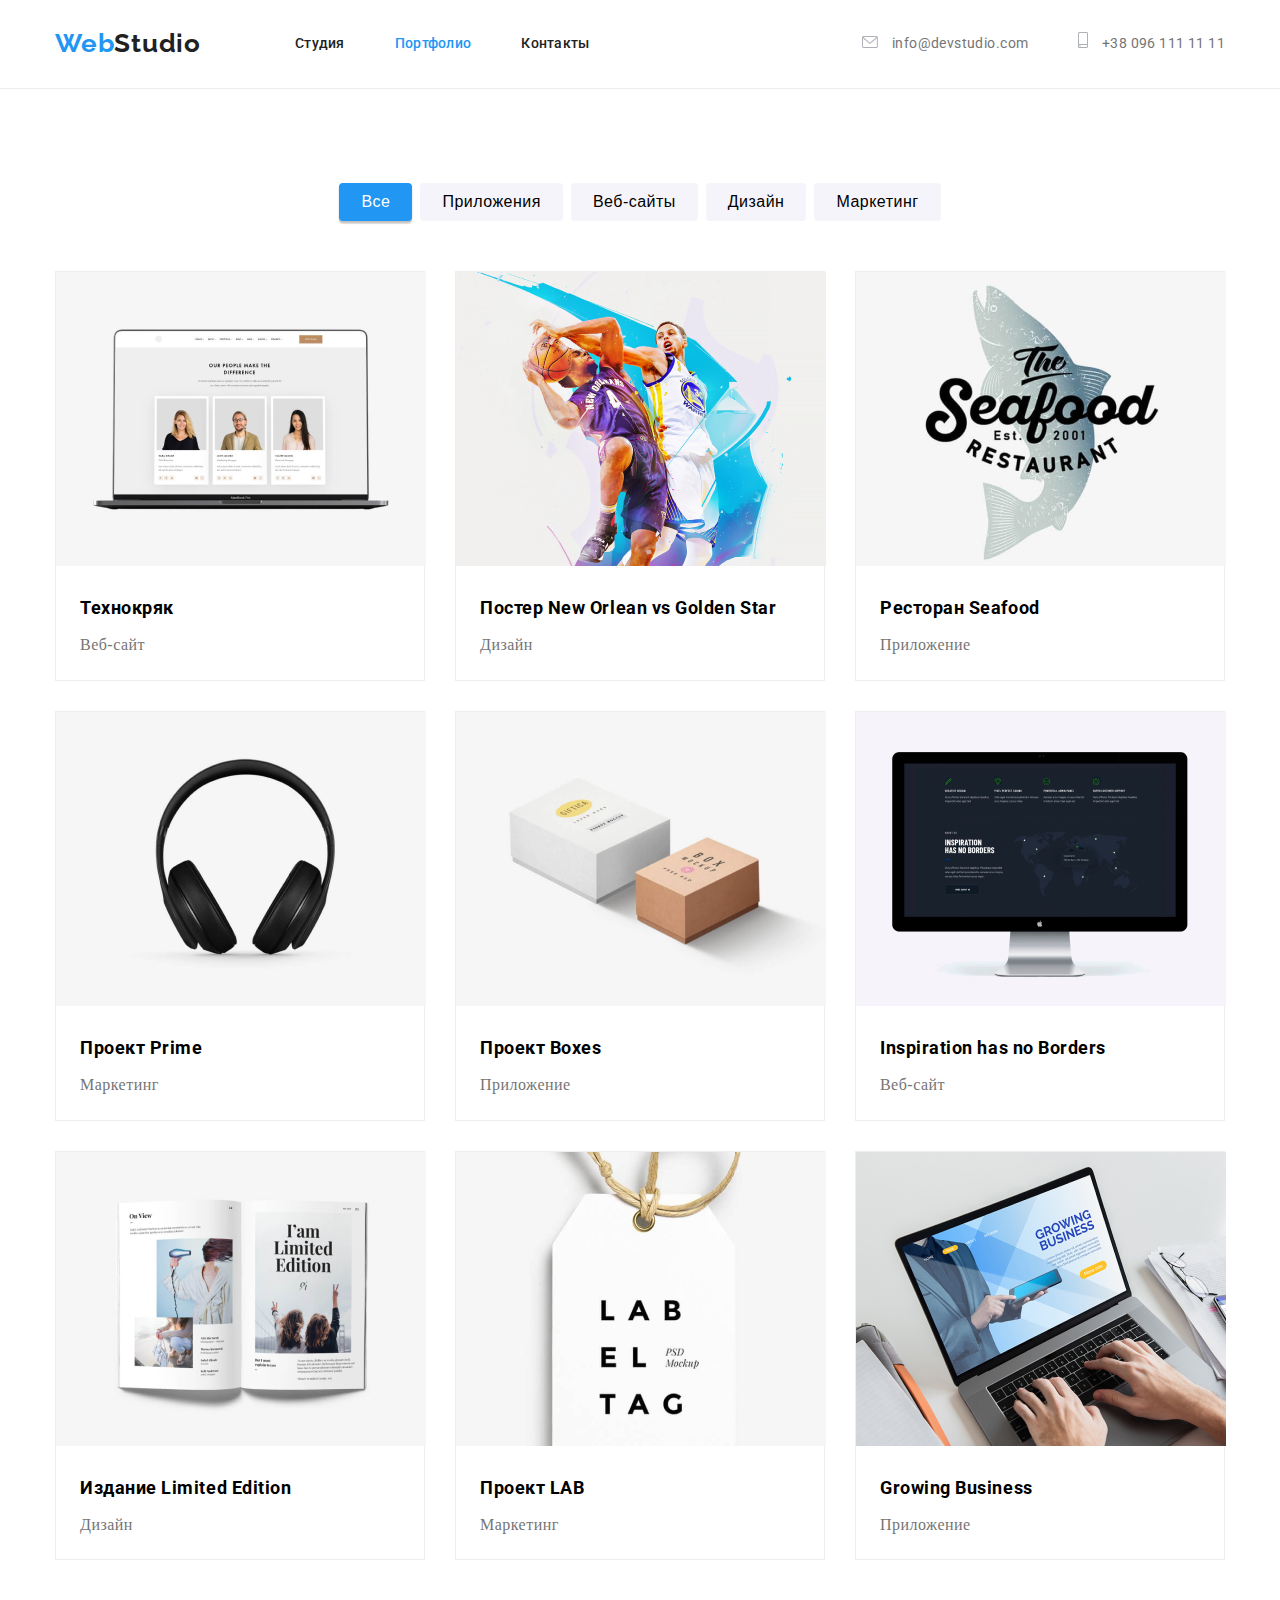
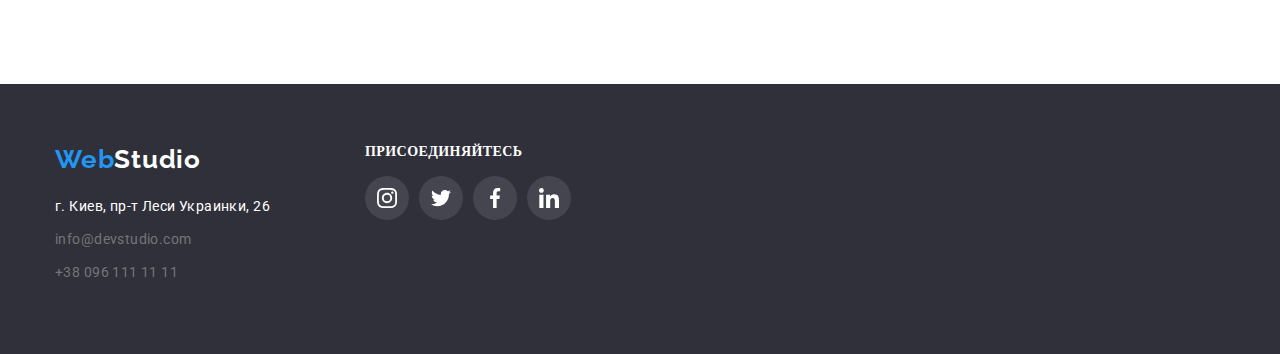
==== commit df65f113: "added edits" ====
--- a/portfolio.html
+++ b/portfolio.html
@@ -43,55 +43,55 @@
             </ul>
                 <h1 class="hidden">Портфолио</h1>
                 <ul class="team-item">
-                    <li class="team-item-list"> <a href=""></a><img src="./images-02/img.png" alt="ноутбук" width="370"/>
+                    <li class="team-item-list"> <a href="" class="list"></a><img src="./images-02/img.png" alt="ноутбук" width="370"/>
                         <div class="portfolio-list">
                             <h2 class="portfolio-items">Технокряк</h2>
                             <p class="portfolio-p">Веб-сайт</p></div></li>
                         
 
-                    <li class="team-item-list"><a href=""></a><img src="./images-02/img_(1).png" alt="баскетболисты" width="370"/>
+                    <li class="team-item-list"><a href=""  class="list"></a><img src="./images-02/img_(1).png" alt="баскетболисты" width="370"/>
                         <div class="portfolio-list">
                             <h2 class="portfolio-items">Постер New Orlean vs Golden Star</h2>
                             <p class="portfolio-p">Дизайн</p></div></li>
                         
 
-                    <li class="team-item-list"><a href=""></a><img src="./images-02/img_(2).png" alt="лейбл" width="370"/>
+                    <li class="team-item-list"><a href=""  class="list"></a><img src="./images-02/img_(2).png" alt="лейбл" width="370"/>
                         <div class="portfolio-list">
                             <h2 class="portfolio-items">Ресторан Seafood</h2>
                             <p class="portfolio-p">Приложение</p></div></li>
                         
 
-                    <li class="team-item-list"><a href=""></a><img src="./images-02/img_(3).png" alt="наушники" width="370"/>
+                    <li class="team-item-list"><a href=""  class="list"></a><img src="./images-02/img_(3).png" alt="наушники" width="370"/>
                         <div class="portfolio-list">
                             <h2 class="portfolio-items">Проект Prime</h2>
                             <p class="portfolio-p">Маркетинг</p></div></li>
                         
 
-                    <li class="team-item-list"><a href=""></a><img src="./images-02/img_(4).png" alt="коробки" width="370"/>
+                    <li class="team-item-list"><a href=""  class="list"></a><img src="./images-02/img_(4).png" alt="коробки" width="370"/>
                         <div class="portfolio-list">
                             <h2 class="portfolio-items">Проект Boxes</h2>
                             <p class="portfolio-p">Приложение</p></div></li>
                         
 
-                    <li class="team-item-list"><a href=""></a><img src="./images-02/img_(5).png" alt="монитор" width="370"/>
+                    <li class="team-item-list"><a href=""  class="list"></a><img src="./images-02/img_(5).png" alt="монитор" width="370"/>
                        <div class="portfolio-list">
                             <h2 class="portfolio-items">Inspiration has no Borders</h2>
                             <p class="portfolio-p">Веб-сайт</p></div></li>
                         
 
-                    <li class="team-item-list"><a href=""></a><img src="./images-02/img_(6).png" alt="журнал" width="370"/>
+                    <li class="team-item-list"><a href=""  class="list"></a><img src="./images-02/img_(6).png" alt="журнал" width="370"/>
                        <div class="portfolio-list">
                             <h2 class="portfolio-items">Издание Limited Edition</h2>
                             <p class="portfolio-p">Дизайн</p></div></li>
                         
 
-                    <li class="team-item-list"><a href=""></a><img src="./images-02/img_(7).png" alt="бирка" width="370"/>
+                    <li class="team-item-list"><a href=""  class="list"></a><img src="./images-02/img_(7).png" alt="бирка" width="370"/>
                        <div class="portfolio-list">
                             <h2 class="portfolio-items">Проект LAB</h2>
                             <p class="portfolio-p">Маркетинг</p></div></li>
                         
 
-                    <li class="team-item-list"><a href=""></a><img src="./images-02/img_(8).png" alt="ноутбук" width="370"/>
+                    <li class="team-item-list"><a href=""  class="list"></a><img src="./images-02/img_(8).png" alt="ноутбук" width="370"/>
                        <div class="portfolio-list">
                             <h2 class="portfolio-items">Growing Business</h2>
                             <p class="portfolio-p">Приложение</p></div></li>
--- a/css/style.css
+++ b/css/style.css
@@ -110,6 +110,7 @@
 .icon-mail-tell {
     fill: var(--border-color);
     margin-right: 10px;
+    display: inline-flex;
 }
 
 .hero-team {
@@ -286,31 +287,42 @@
     letter-spacing: 0.03em;
     color: var(--black-color);
 }
-.button-gallery:hover,
-.button-gallery:focus {
-    background: var(--accent-color);
+.button-gallery .button-gallery-item:hover,
+.button-gallery .button-gallery-item:focus {
+    box-shadow: 0px 1px 1px rgba(0, 0, 0, 0.12),
+      0px 4px 4px rgba(0, 0, 0, 0.06),
+      1px 4px 6px rgba(0, 0, 0, 0.16);
+    border-radius: 4px;
+    background-color: var(--accent-color);
+    color: var(--white-color);
+}
+.team-item-list:hover .list,
+.team-item-list:focus .list {
+    box-shadow: 0px 1px 1px rgba(0, 0, 0, 0.12),
+    0px 4px 4px rgba(0, 0, 0, 0.06),
+    1px 4px 6px rgba(0, 0, 0, 0.16);
+}
+
+.button-gallery:not(:last-child) {
+    margin-right: 8px;
+}
+.button-gallery-item {
+    font-weight: 500;
+    font-size: 16px;
+    line-height: 1.62;
+    letter-spacing: 0.03em;
+    border: none;
+    border-radius: 4px;
+    padding: 6px 22px 6px 22px;
+    background-color: var(--button-color);
+}
+.button-all {
+    background-color: var(--accent-color);
+    color: var(--white-color);
     box-shadow: 0px 3px 1px rgba(0, 0, 0, 0.1),
     0px 1px 2px rgba(0, 0, 0, 0.08),
     0px 2px 2px rgba(0, 0, 0, 0.12);
     border-radius: 4px;
-}
-
-.button-gallery:not(:last-child) {
-    margin-right: 8px;
-}
-.button-gallery-item {
-    font-weight: 500;
-    font-size: 16px;
-    line-height: 1.62;
-    letter-spacing: 0.03em;
-    border: none;
-    border-radius: 4px;
-    padding: 6px 22px 6px 22px;
-    background-color: var(--button-color);
-}
-.button-all {
-    background-color: var(--accent-color);
-    color: var(--white-color);
 
 }
 .occupation-part {
@@ -437,7 +449,6 @@
 .tech {
     padding-bottom: 94px;
 }
-
 .team-item-list {
     width: calc((100% - 60px) / 3);
     margin-right: 30px;
@@ -447,16 +458,11 @@
     background: var(--white-color);
 }
 
-.team-item-list:hover,
-.team-item-list:focus {
+.team-item-list:hover .list,
+.team-item-list:focus .list {
     box-shadow: 0px 1px 1px rgba(0, 0, 0, 0.12),
-                0px 4px 4px rgba(0, 0, 0, 0.06),
-                1px 4px 6px rgba(0, 0, 0, 0.16);
-}
-
-.team-item-list:hover,
-.team-item-list:focus {
-    cursor: pointer;
+    0px 4px 4px rgba(0, 0, 0, 0.06),
+    1px 4px 6px rgba(0, 0, 0, 0.16);
 }
 
 .team-item-list:nth-child(3n) {
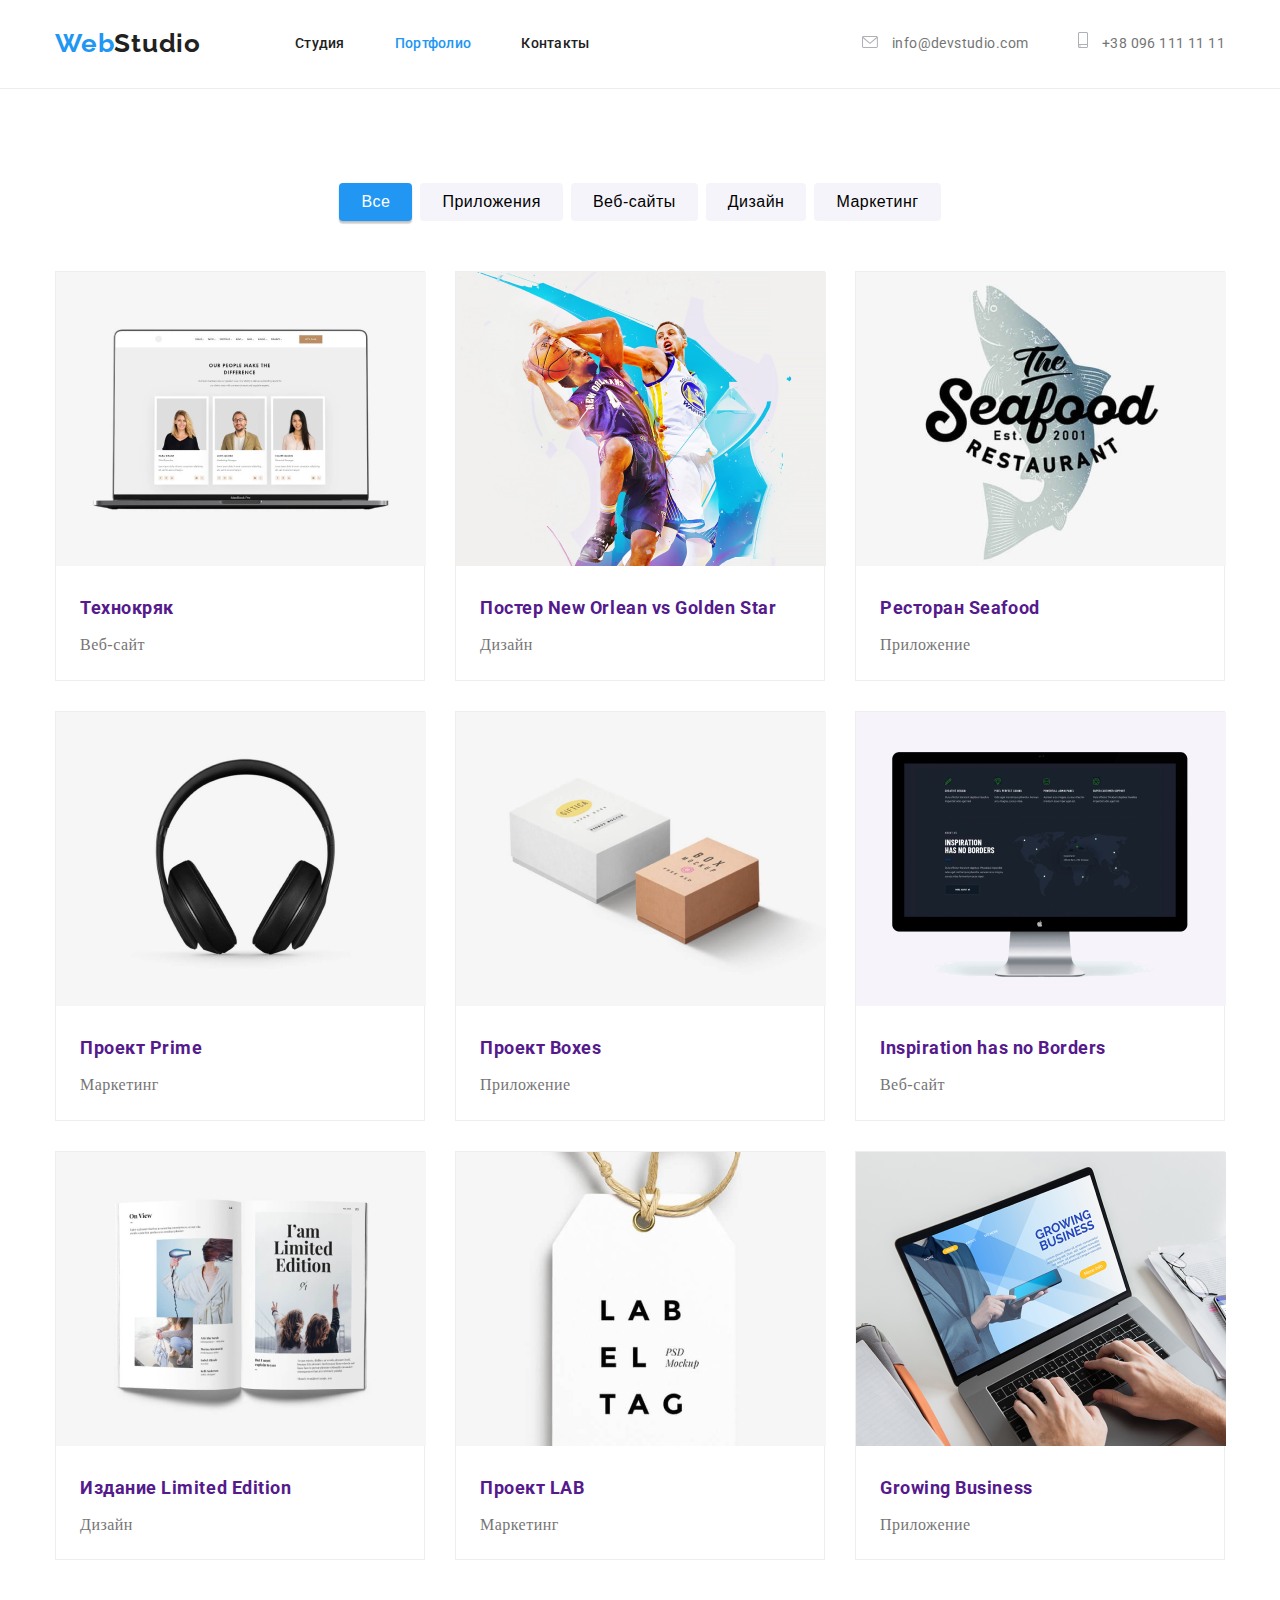
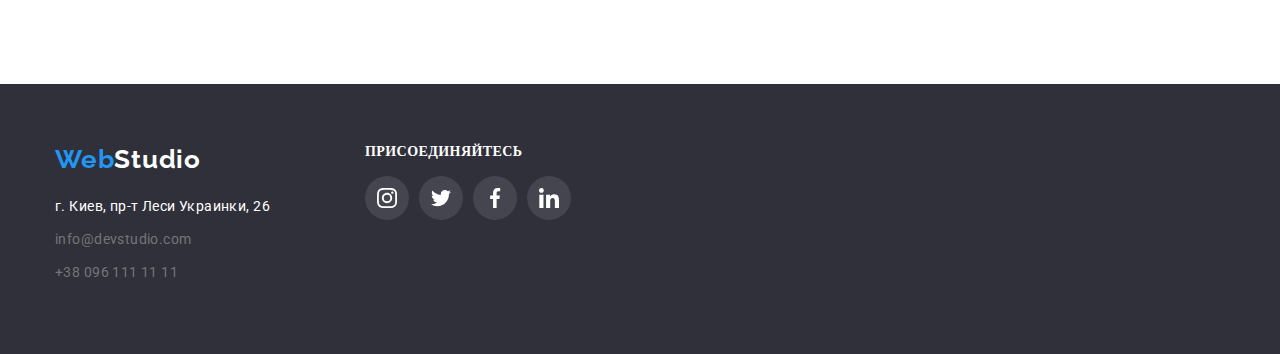
==== commit 05c2f5be: "added edits" ====
--- a/portfolio.html
+++ b/portfolio.html
@@ -43,58 +43,58 @@
             </ul>
                 <h1 class="hidden">Портфолио</h1>
                 <ul class="team-item">
-                    <li class="team-item-list"> <a href="" class="list"></a><img src="./images-02/img.png" alt="ноутбук" width="370"/>
+                    <li class="team-item-list"> <a href="" class="list"><img src="./images-02/img.png" alt="ноутбук" width="370"/>
                         <div class="portfolio-list">
                             <h2 class="portfolio-items">Технокряк</h2>
-                            <p class="portfolio-p">Веб-сайт</p></div></li>
+                            <p class="portfolio-p">Веб-сайт</p></div></a></li>
                         
 
-                    <li class="team-item-list"><a href=""  class="list"></a><img src="./images-02/img_(1).png" alt="баскетболисты" width="370"/>
+                    <li class="team-item-list"><a href="" class="list"><img src="./images-02/img_(1).png" alt="баскетболисты" width="370"/>
                         <div class="portfolio-list">
                             <h2 class="portfolio-items">Постер New Orlean vs Golden Star</h2>
-                            <p class="portfolio-p">Дизайн</p></div></li>
+                            <p class="portfolio-p">Дизайн</p></div></a></li>
                         
 
-                    <li class="team-item-list"><a href=""  class="list"></a><img src="./images-02/img_(2).png" alt="лейбл" width="370"/>
+                    <li class="team-item-list"><a href="" class="list"><img src="./images-02/img_(2).png" alt="лейбл" width="370"/>
                         <div class="portfolio-list">
                             <h2 class="portfolio-items">Ресторан Seafood</h2>
-                            <p class="portfolio-p">Приложение</p></div></li>
+                            <p class="portfolio-p">Приложение</p></div></a></li>
                         
 
-                    <li class="team-item-list"><a href=""  class="list"></a><img src="./images-02/img_(3).png" alt="наушники" width="370"/>
+                    <li class="team-item-list"><a href=""  class="list"><img src="./images-02/img_(3).png" alt="наушники" width="370"/>
                         <div class="portfolio-list">
                             <h2 class="portfolio-items">Проект Prime</h2>
-                            <p class="portfolio-p">Маркетинг</p></div></li>
+                            <p class="portfolio-p">Маркетинг</p></div></a></li>
                         
 
-                    <li class="team-item-list"><a href=""  class="list"></a><img src="./images-02/img_(4).png" alt="коробки" width="370"/>
+                    <li class="team-item-list"><a href=""  class="list"><img src="./images-02/img_(4).png" alt="коробки" width="370"/>
                         <div class="portfolio-list">
                             <h2 class="portfolio-items">Проект Boxes</h2>
-                            <p class="portfolio-p">Приложение</p></div></li>
+                            <p class="portfolio-p">Приложение</p></div></a></li>
                         
 
-                    <li class="team-item-list"><a href=""  class="list"></a><img src="./images-02/img_(5).png" alt="монитор" width="370"/>
+                    <li class="team-item-list"><a href=""  class="list"><img src="./images-02/img_(5).png" alt="монитор" width="370"/>
                        <div class="portfolio-list">
                             <h2 class="portfolio-items">Inspiration has no Borders</h2>
-                            <p class="portfolio-p">Веб-сайт</p></div></li>
+                            <p class="portfolio-p">Веб-сайт</p></div></a></li>
                         
 
-                    <li class="team-item-list"><a href=""  class="list"></a><img src="./images-02/img_(6).png" alt="журнал" width="370"/>
+                    <li class="team-item-list"><a href=""  class="list"><img src="./images-02/img_(6).png" alt="журнал" width="370"/>
                        <div class="portfolio-list">
                             <h2 class="portfolio-items">Издание Limited Edition</h2>
-                            <p class="portfolio-p">Дизайн</p></div></li>
+                            <p class="portfolio-p">Дизайн</p></div></a></li>
                         
 
-                    <li class="team-item-list"><a href=""  class="list"></a><img src="./images-02/img_(7).png" alt="бирка" width="370"/>
+                    <li class="team-item-list"><a href=""  class="list"><img src="./images-02/img_(7).png" alt="бирка" width="370"/>
                        <div class="portfolio-list">
                             <h2 class="portfolio-items">Проект LAB</h2>
-                            <p class="portfolio-p">Маркетинг</p></div></li>
+                            <p class="portfolio-p">Маркетинг</p></div></a></li>
                         
 
-                    <li class="team-item-list"><a href=""  class="list"></a><img src="./images-02/img_(8).png" alt="ноутбук" width="370"/>
+                    <li class="team-item-list"><a href=""  class="list"><img src="./images-02/img_(8).png" alt="ноутбук" width="370"/>
                        <div class="portfolio-list">
                             <h2 class="portfolio-items">Growing Business</h2>
-                            <p class="portfolio-p">Приложение</p></div></li>
+                            <p class="portfolio-p">Приложение</p></div></a></li>
                         
                 </ul>
         </div>
--- a/css/style.css
+++ b/css/style.css
@@ -296,8 +296,8 @@
     background-color: var(--accent-color);
     color: var(--white-color);
 }
-.team-item-list:hover .list,
-.team-item-list:focus .list {
+.team-item-list .list:hover,
+.team-item-list .list:focus {
     box-shadow: 0px 1px 1px rgba(0, 0, 0, 0.12),
     0px 4px 4px rgba(0, 0, 0, 0.06),
     1px 4px 6px rgba(0, 0, 0, 0.16);
@@ -323,7 +323,6 @@
     0px 1px 2px rgba(0, 0, 0, 0.08),
     0px 2px 2px rgba(0, 0, 0, 0.12);
     border-radius: 4px;
-
 }
 .occupation-part {
     background-color: var(--button-color);
@@ -456,13 +455,6 @@
     border: 1px solid #EEEEEE;
     box-sizing: border-box;
     background: var(--white-color);
-}
-
-.team-item-list:hover .list,
-.team-item-list:focus .list {
-    box-shadow: 0px 1px 1px rgba(0, 0, 0, 0.12),
-    0px 4px 4px rgba(0, 0, 0, 0.06),
-    1px 4px 6px rgba(0, 0, 0, 0.16);
 }
 
 .team-item-list:nth-child(3n) {
